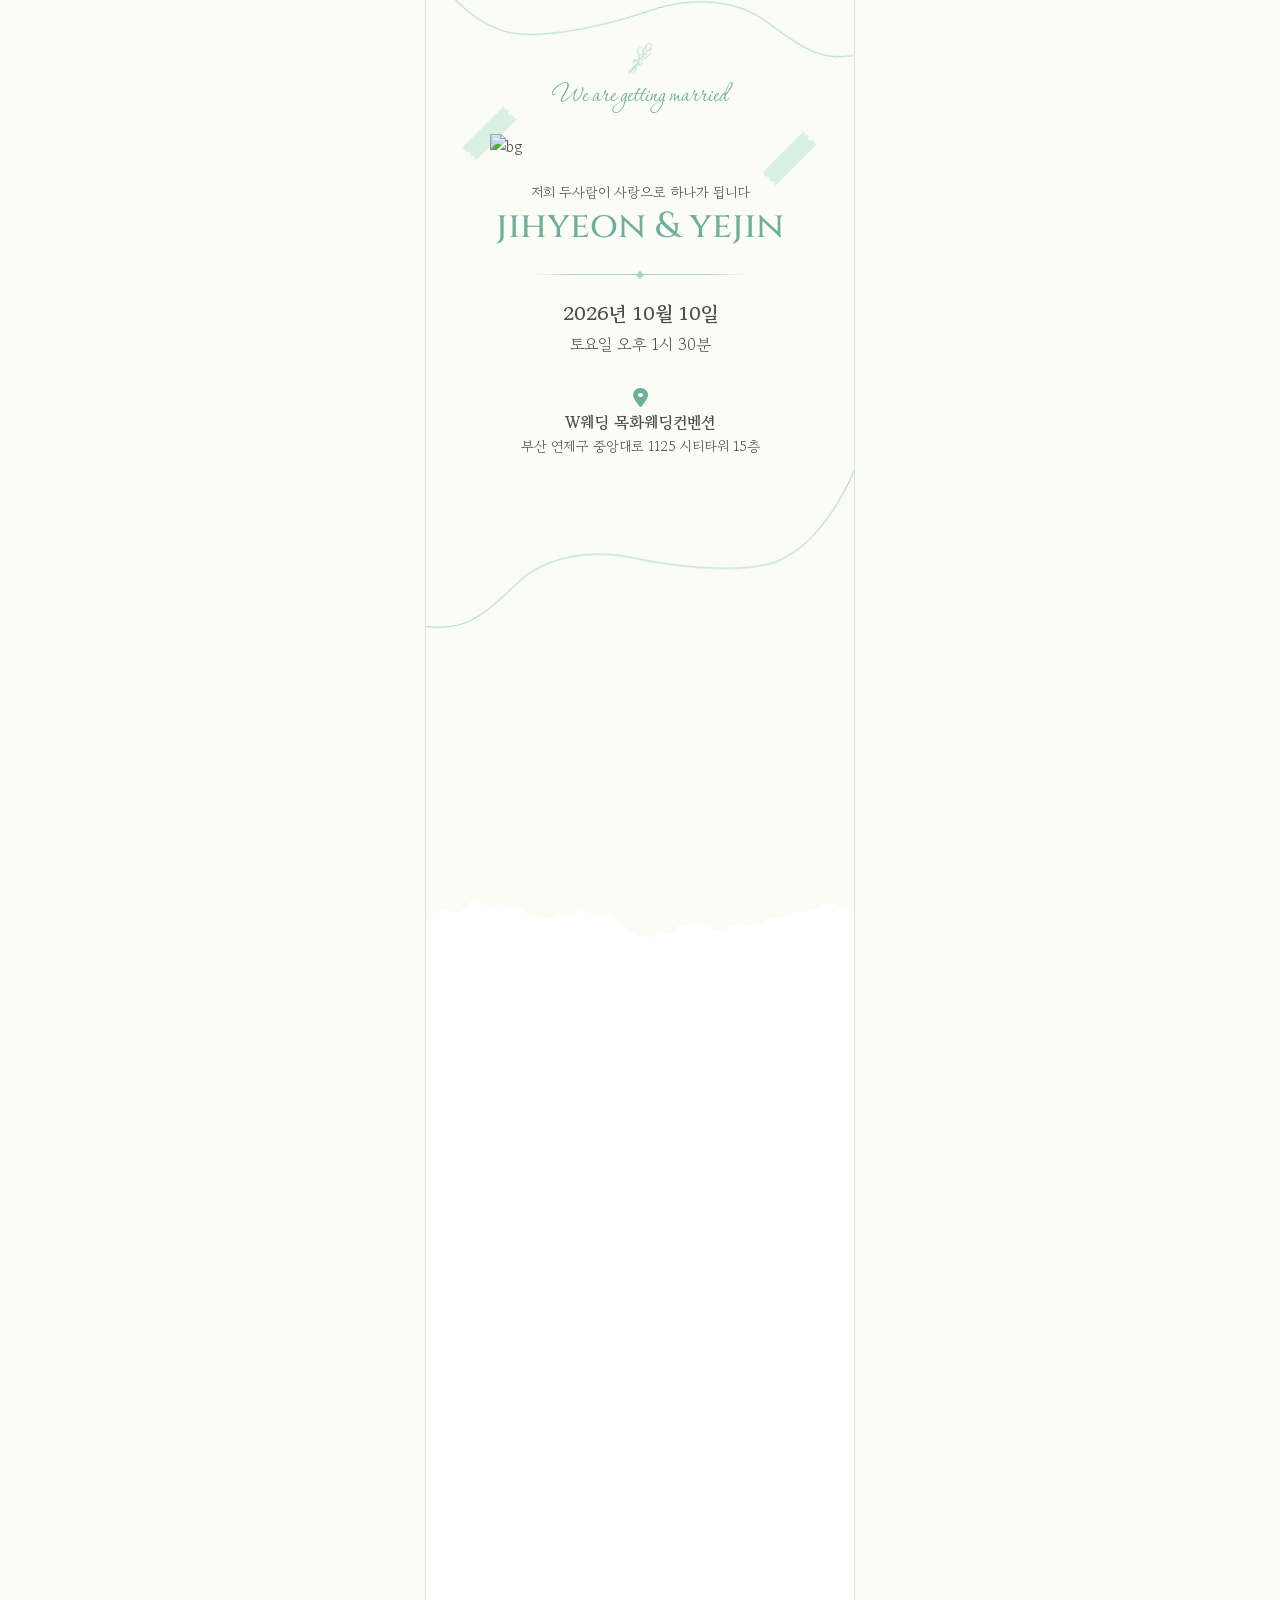
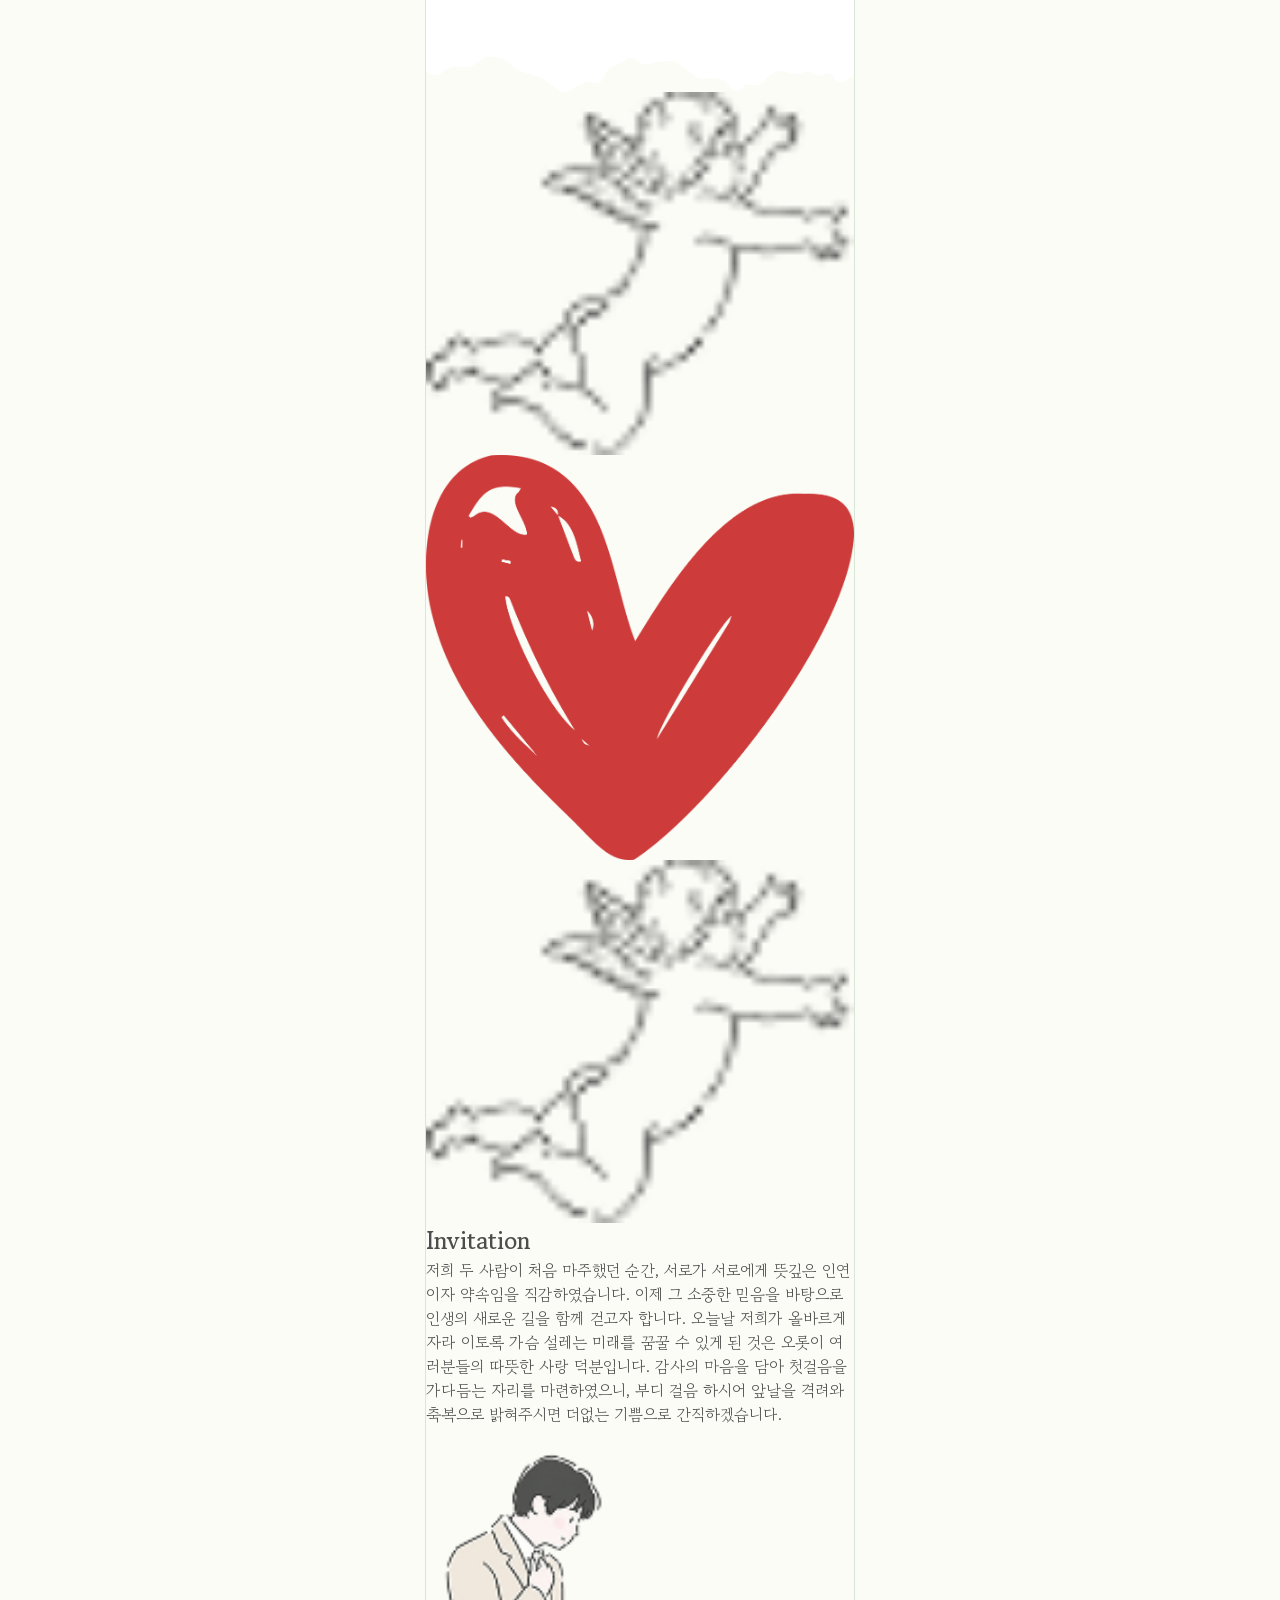
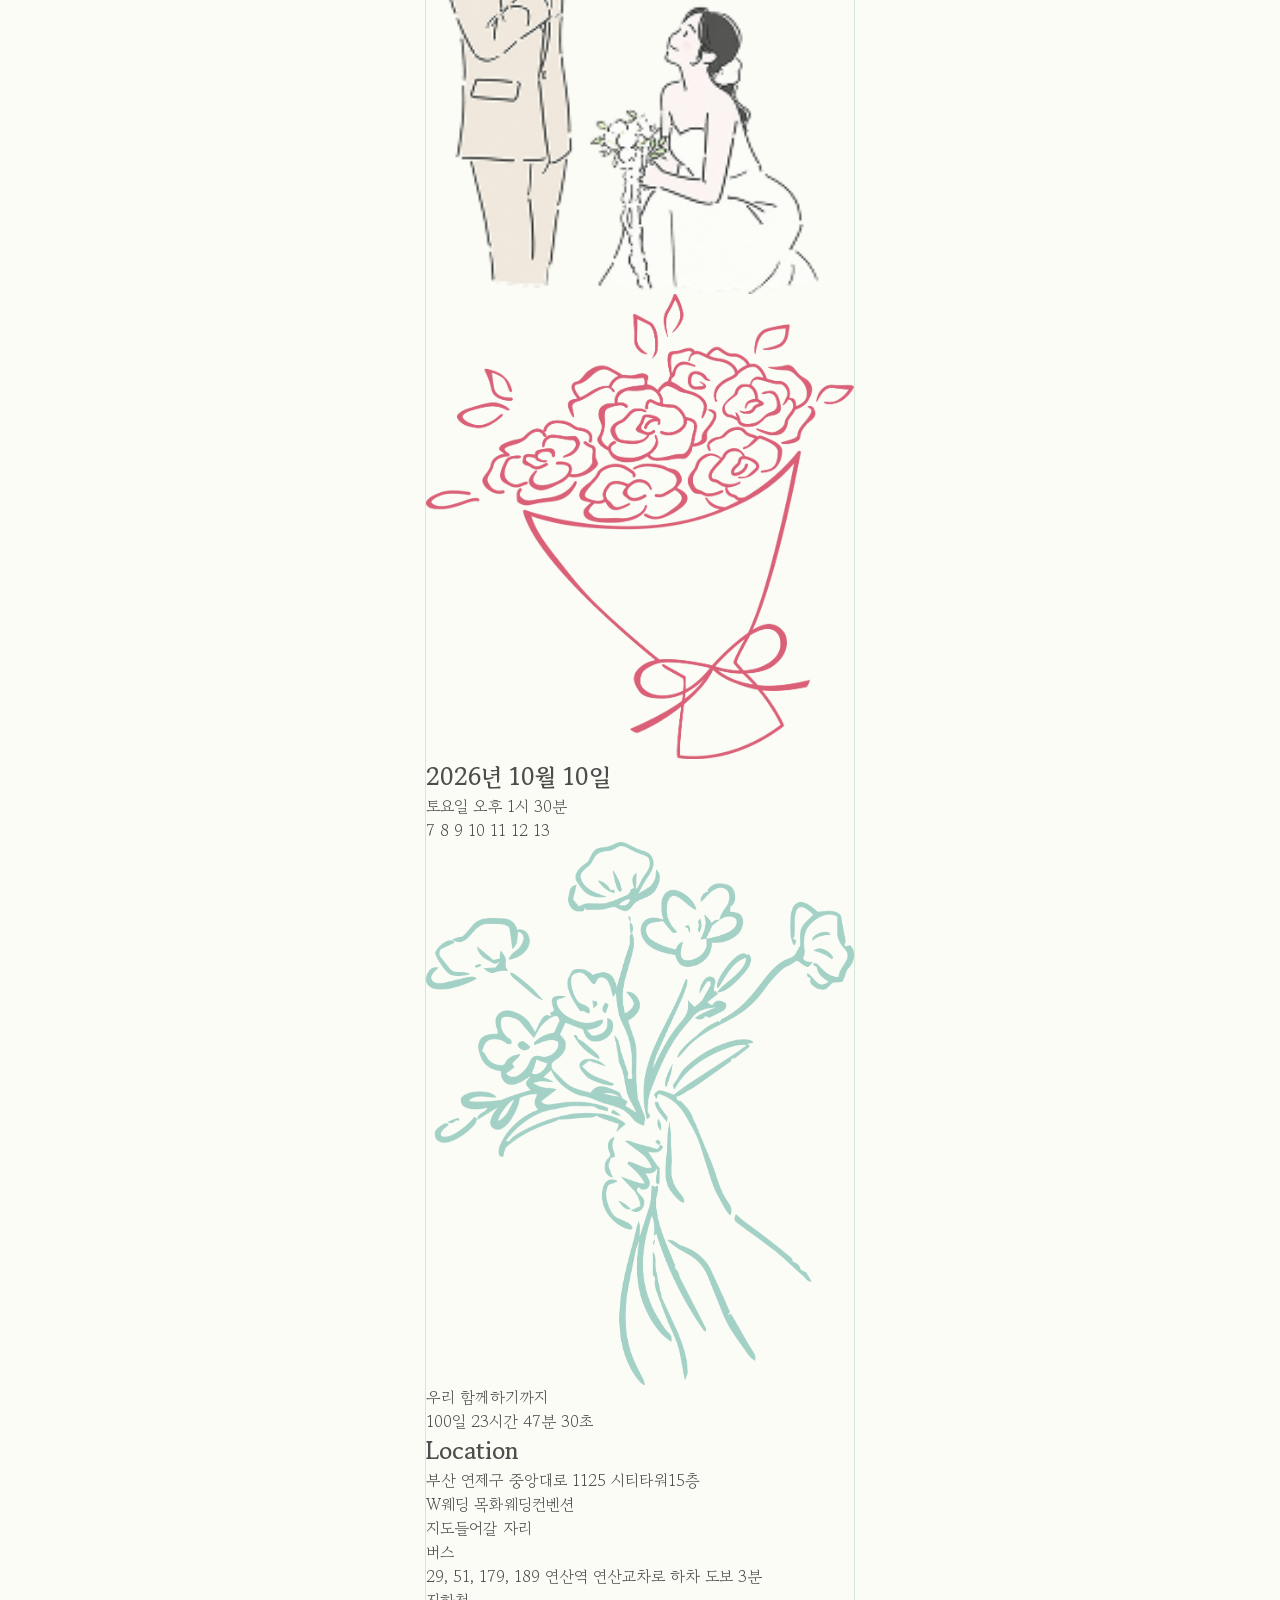
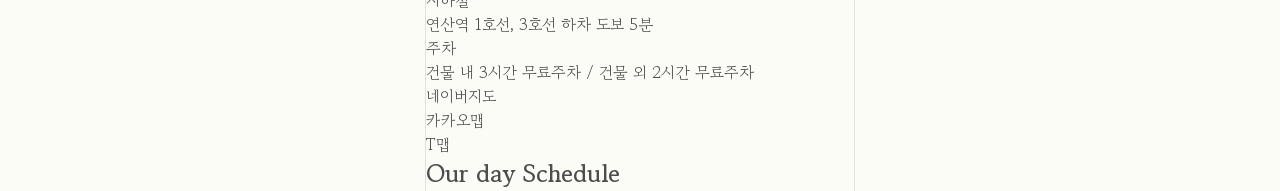
==== index2.html @ d497963b "제작중" ====
<!doctype html>
<html lang="ko">
  <head>
    <meta charset="UTF-8" />
    <meta name="viewport" content="width=device-width, initial-scale=1.0" />
    <meta property="og:title" content="박지현 ♥ 조예진 결혼합니다" />
    <meta property="og:description" content="2026년 8월 15일 토요일 낮 12시 · 목화웨딩컨벤션 (부산 연제구)" />
    <title>new박지현 ♥ 조예진 결혼합니다</title>
    <link rel="stylesheet" href="/main.css" />
    <link rel="preconnect" href="https://fonts.googleapis.com" />
    <link rel="preconnect" href="https://fonts.gstatic.com" crossorigin />
    <link href="https://fonts.googleapis.com/css2?family=Mochiy+Pop+One&display=swap" rel="stylesheet" />
    <link rel="stylesheet" href="https://cdnjs.cloudflare.com/ajax/libs/font-awesome/6.7.2/css/all.min.css" />
  </head>
  <body>
    <div class="wrap">
      <section class="main flx flx-col a-center">
        <div class="line line1">
          <img src="./images/line.png" alt="line" />
        </div>
        <div class="flower-img">
          <img src="./images/img1.png" alt="img" />
        </div>
        <div class="title">We are getting married</div>
        <div class="wedding-img">
          <img src="./images/main_bg.JPG" alt="bg" />
          <img src="./images//Subtract.png" alt="테이프" class="tape tape1" />
          <img src="./images//Subtract.png" alt="테이프" class="tape tape2" />
        </div>
        <div class="main-txt">
          <p>저희 두사람이 사랑으로 하나가 됩니다</p>
          <h2>jihyeon & yejin</h2>
          <div class="txt-line">
            <span class="straight"></span>
            <span class="dia"></span>
          </div>
          <div class="txt-date">
            <h2>2026년 10월 10일</h2>
            <p>토요일 오후 1시 30분</p>
          </div>
          <div class="txt-location">
            <i class="fa-solid fa-location-dot"></i>
            <h2>W웨딩 목화웨딩컨벤션</h2>
            <p>부산 연제구 중앙대로 1125 시티타워 15층</p>
          </div>
        </div>
        <div class="line line2">
          <img src="./images/line.png" alt="line" />
        </div>
      </section>

      <section class="inviation">
        <div class="invitation-bg">
          <img src="./images/sec2-bg.png" alt="bg" />
        </div>
        <div class="invitation-txt-box">
          <div class="heart-sec">
            <img src="./images/sec2-img2.png" alt="큐피트" class="cupid cupid1" />
            <img src="./images/heart.png" alt="하트" />
            <img src="./images/sec2-img2.png" alt="큐피트" class="cupid cupid2" />
          </div>
          <div class="invitation-txt">
            <h2 class="txt-title">Invitation</h2>
            <p>
              저희 두 사람이 처음 마주했던 순간, 서로가 서로에게 뜻깊은 인연이자 약속임을 직감하였습니다. 이제 그 소중한
              믿음을 바탕으로 인생의 새로운 길을 함께 걷고자 합니다. 오늘날 저희가 올바르게 자라 이토록 가슴 설레는
              미래를 꿈꿀 수 있게 된 것은 오롯이 여러분들의 따뜻한 사랑 덕분입니다. 감사의 마음을 담아 첫걸음을 가다듬는
              자리를 마련하였으니, 부디 걸음 하시어 앞날을 격려와 축복으로 밝혀주시면 더없는 기쁨으로 간직하겠습니다.
            </p>
          </div>
        </div>
        <div class="invitation-img">
          <img src="./images/sec2-img.png" alt="캐릭터 이미지" />
        </div>
      </section>

      <section class="dateNloca">
        <div class="dataNloca-img">
          <img src="./images/bouqet.png" alt="" />
        </div>
        <div class="date">
          <h2>2026년 10월 10일</h2>
          <p>토요일 오후 1시 30분</p>
        </div>
        <div class="date2">
          <span>7</span>
          <span>8</span>
          <span>9</span>
          <span>10</span>
          <span>11</span>
          <span>12</span>
          <span>13</span>
        </div>
        <div class="date-txt">
          <img src="./images/flower-hand.png" alt="flowe" />
          <p>우리 함께하기까지</p>
          <div class="count">100일 23시간 47분 30초</div>
        </div>
        <div class="location">
          <div class="location-txt">
            <h2 class="txt-title">Location</h2>
            <p>
              부산 연제구 중앙대로 1125 시티타워15층<br />
              W웨딩 목화웨딩컨벤션
            </p>
          </div>
          <div class="location-map">
            <div class="map">지도들어갈 자리</div>
            <ul class="location-info">
              <li>
                <span>버스</span>
                <p>29, 51, 179, 189 연산역 연산교차로 하차 도보 3분 </p>
              </li>
              <li>
                <span>지하철</span>
                <p>연산역 1호선, 3호선 하차 도보 5분 </p>
              </li>
              <li>
                <span>주차</span>
                <p>건물 내 3시간 무료주차 / 건물 외 2시간 무료주차</p>
              </li>
            </ul>
            <ul class="map-list">
              <li>
                <a href="">네이버지도</a>
              </li>
              <li>
                <a href="">카카오맵</a>
              </li>
              <li>
                <a href="">T맵</a>
              </li>
            </ul>
          </div>
        </div>
      </section>

      <section class="schedule">
        <h2 class="txt-title">Our day Schedule</h2>
      </section>
    </div>
  </body>
</html>
---- main.css ----
@import url('https://fonts.googleapis.com/css2?family=Cinzel:wght@400..900&family=Corinthia:wght@400;700&family=Gowun+Batang&display=swap');

:root {
  /* Background */
  --bg: #fbfcf6;
  --bg-soft: #f4f8f0;
  --bg-card: #ffffff;

  /* Primary */
  --primary: #6fae9d;
  --primary-light: #A8D8CC;
  --primary-soft: #bdd8c3;
  --primary-pale: #cfe7d3;

  /* Border */
  --border: #d8e6d7;
  --divider: #e9f0e8;

  /* Text */
  --text-primary: #2f3b33;
  --text-secondary: #5f6e63;
  --text-tertiary: #8a988d;

  /* Button */
  --button-bg: var(--primary);
  --button-hover: #82c690;
  --button-text: #ffffff;

  /* Shadow */
  --shadow: rgba(67, 94, 73, 0.08);

  /* Radius */
  --radius-sm: 8px;
  --radius-md: 16px;
  --radius-lg: 24px;
  --radius-full: 999px;
}

* {
  padding: 0;
  margin: 0;
  box-sizing: border-box;
}

a {
  text-decoration: none;
  color: inherit;
}

li {
  list-style: none;
}

img {
  width: 100%;
  display: block;
}

body {
  background: #fbfcf6;
  font-family: "Gowun Batang", serif;
  color: #4d4d4d;
}

/* wrap */
.wrap {
  width: 100%;
  max-width: 430px;
  margin: 0 auto;
  border-right: 1px solid var(--border);
  border-left: 1px solid var(--border);
  overflow: hidden;
}

.flx {
  display: flex;
}

.flx-col {
  flex-direction: column;
}

.j-center {
  justify-content: center;
}

.a-center {
  align-items: center;
}

.main {
  width: 100%;
  min-height: 100vh;
  position: relative;
  padding-bottom: 60px;
}

.line1 {
  transform: scaleX(-1) rotate(7deg);
  position: absolute;
  top: -10%;
}

/* .line2 {
  position: absolute;
  bottom: 0;
} */

.title {
  font-family: "Corinthia", cursive;
  font-size: 30px; 
  color: var(--primary);
  margin-bottom: 20px;
  line-height: 1.2;
}

.flower-img {
  width: 14px;
  transform: rotate(30deg);
  margin-top: 40px;
}

.wedding-img {
  width: 100%;
  max-width: 300px; 
  margin: 0 auto;
  position: relative;
  margin-bottom: 24px;
}

.tape {
  width: 60px;
  transform: rotate(-45deg);
  position: absolute;
  z-index: 10;
}

.tape1 {
  top: -10px;
  left: -30px;
}

.tape2 {
  bottom: -10px;
  right: -30px;
}

.main-txt {
  text-align: center;
}

.main-txt > p {
  font-size: 14px;
  font-weight: 500;
}

.main-txt > h2 {
  font-size: 36px;
  font-family: "Cinzel", serif;
  color: var(--primary);
  font-weight: 500;
}

.txt-line {
  position: relative;
  display: flex;
  justify-content: center;
  margin: 24px auto;
}

.txt-line .straight {
  width: 230px;
  height: 1px;
  background: linear-gradient(
    to right,
    transparent,
    rgba(168, 216, 204, .2) 8%,
    rgba(168, 216, 204, 1) 20%,
    rgba(168, 216, 204, 1) 80%,
    rgba(168, 216, 204, .2) 92%,
    transparent
  );
}

.txt-line .dia {
  width: 6px;
  height: 6px;
  background: var(--primary-light);
  position: absolute;
  top: 50%;
  left: 50%;
  transform: translate(-50%, -50%) rotate(45deg);
}

.txt-date {
  margin-bottom: 30px;
}

.txt-date h2 {
  font-size: 20px;
  margin-bottom: 4px;
  font-weight: 600;
}

.txt-location i {
  width: 20px;
  height: 20px;
  font-size: 20px;
  color: var(--primary);
}

.txt-location h2 {
  font-size: 16px;
  margin-bottom: 2px;
}

.txt-location p {
  font-size: 14px;
}
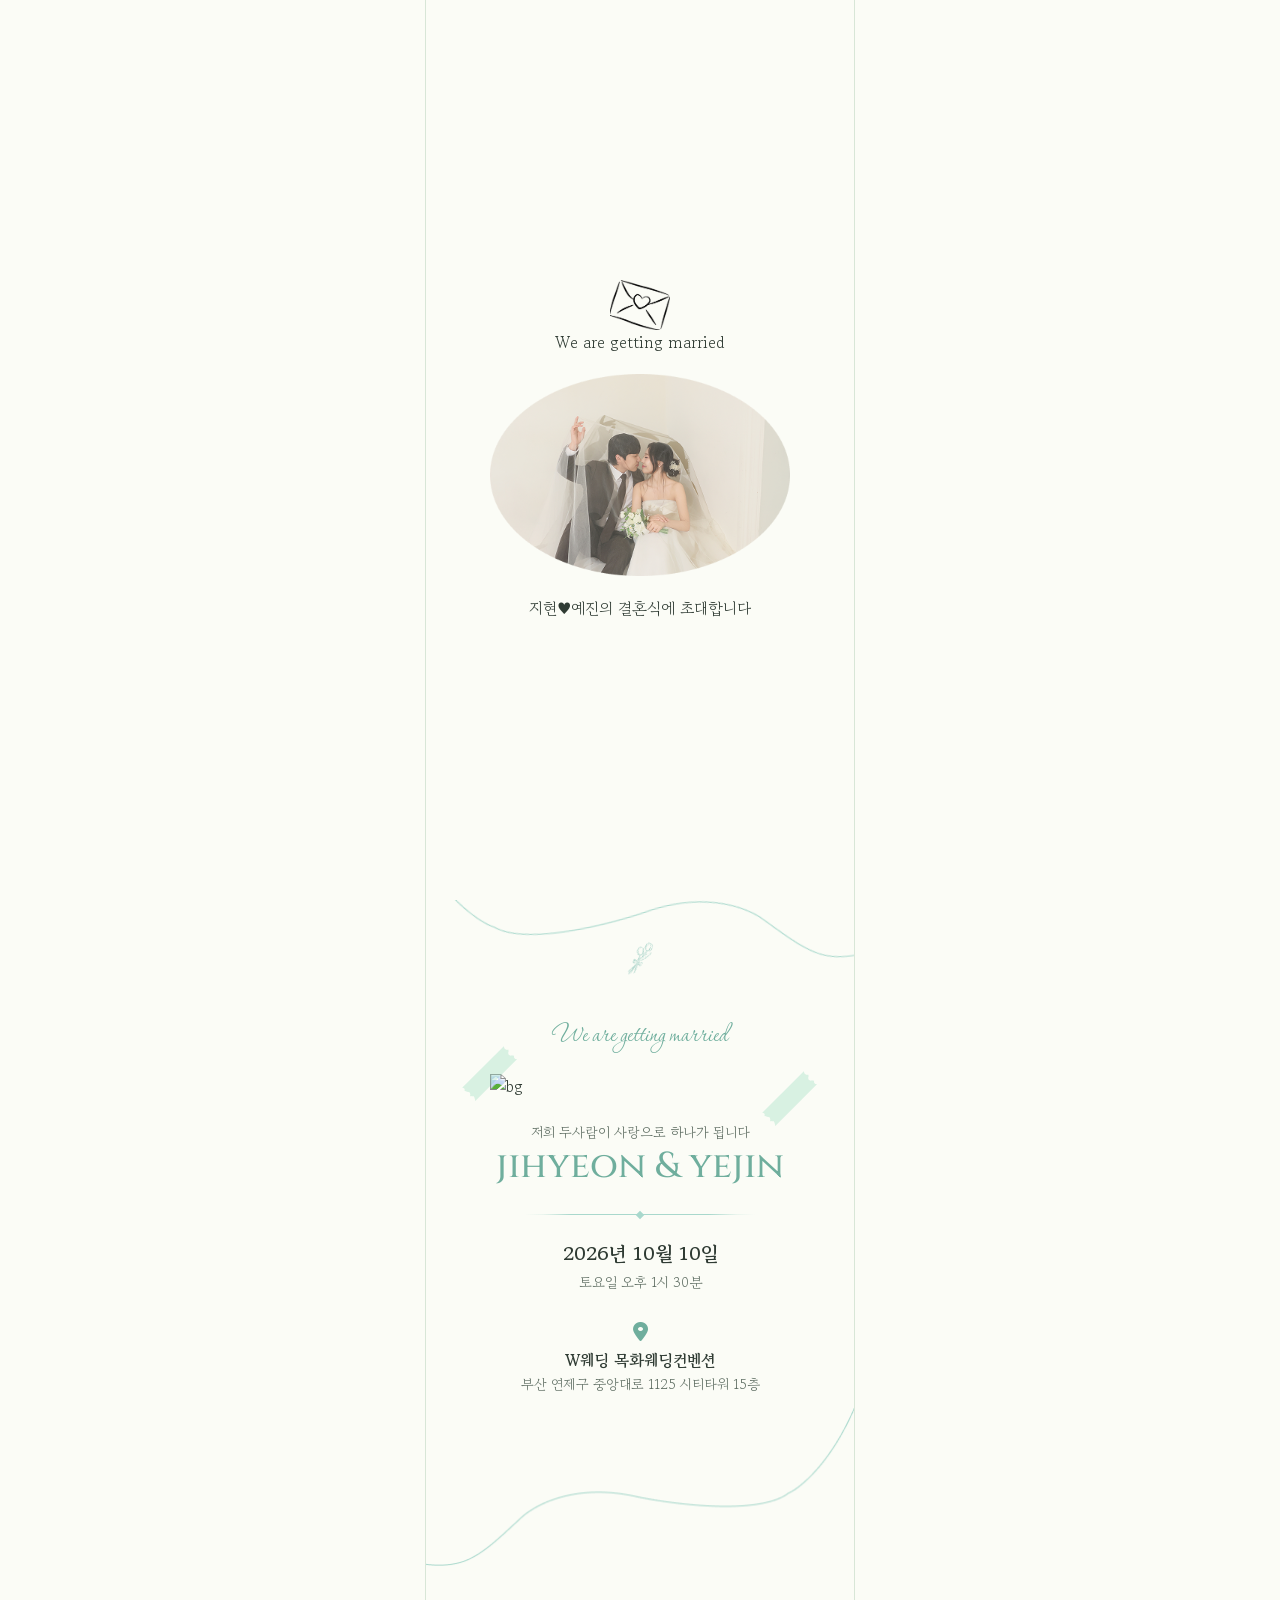
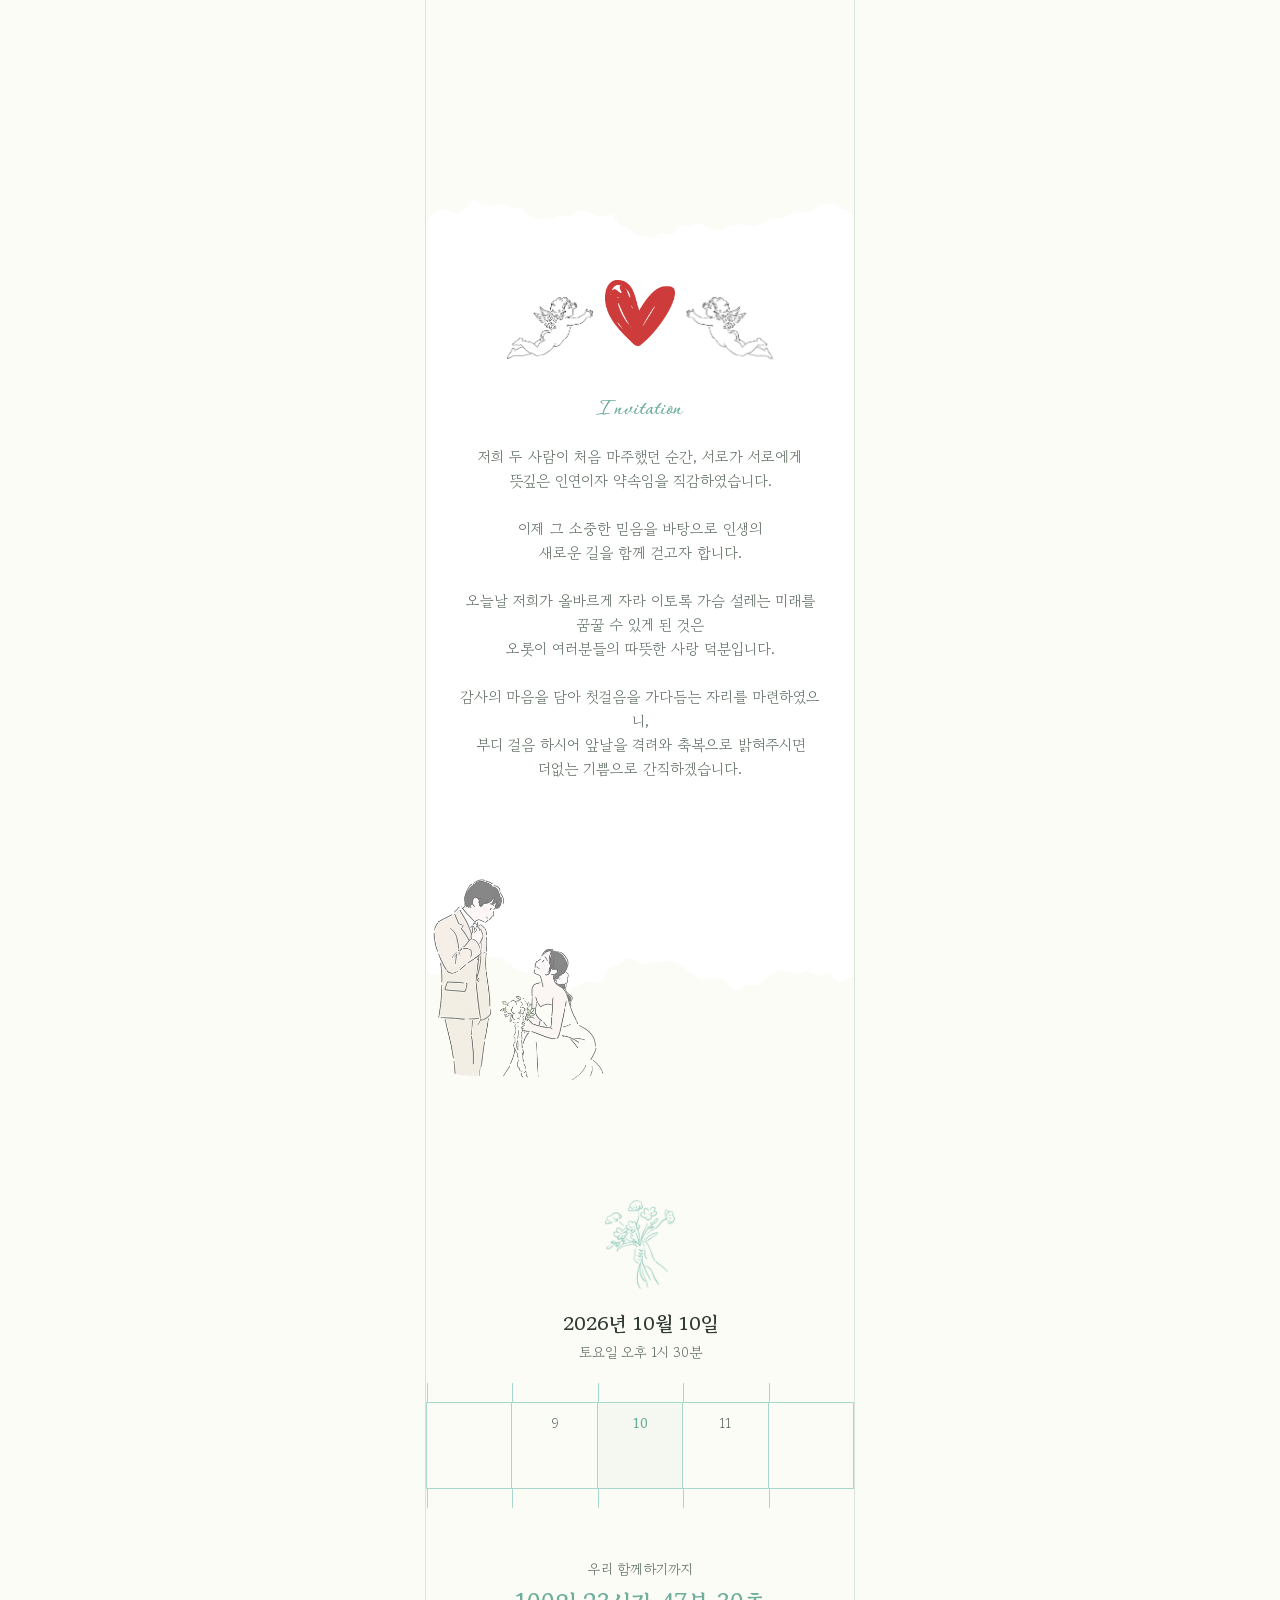
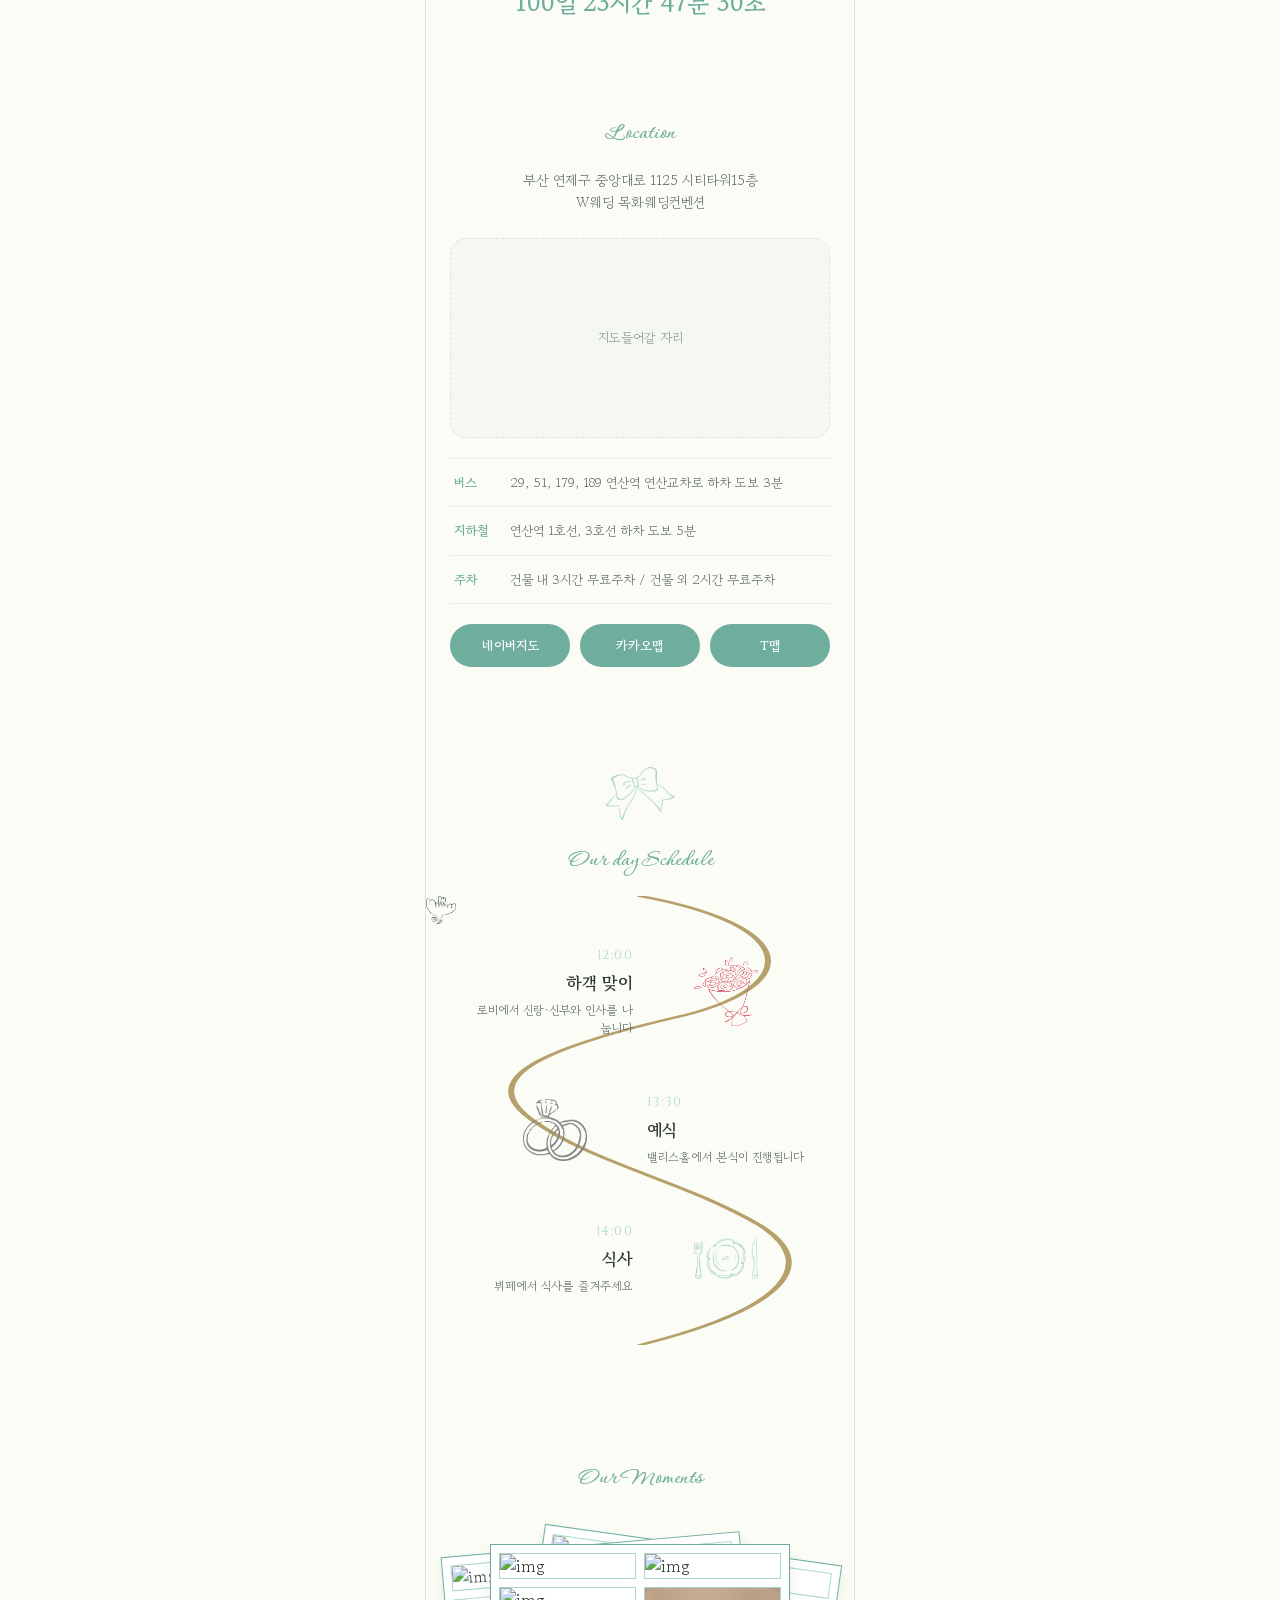
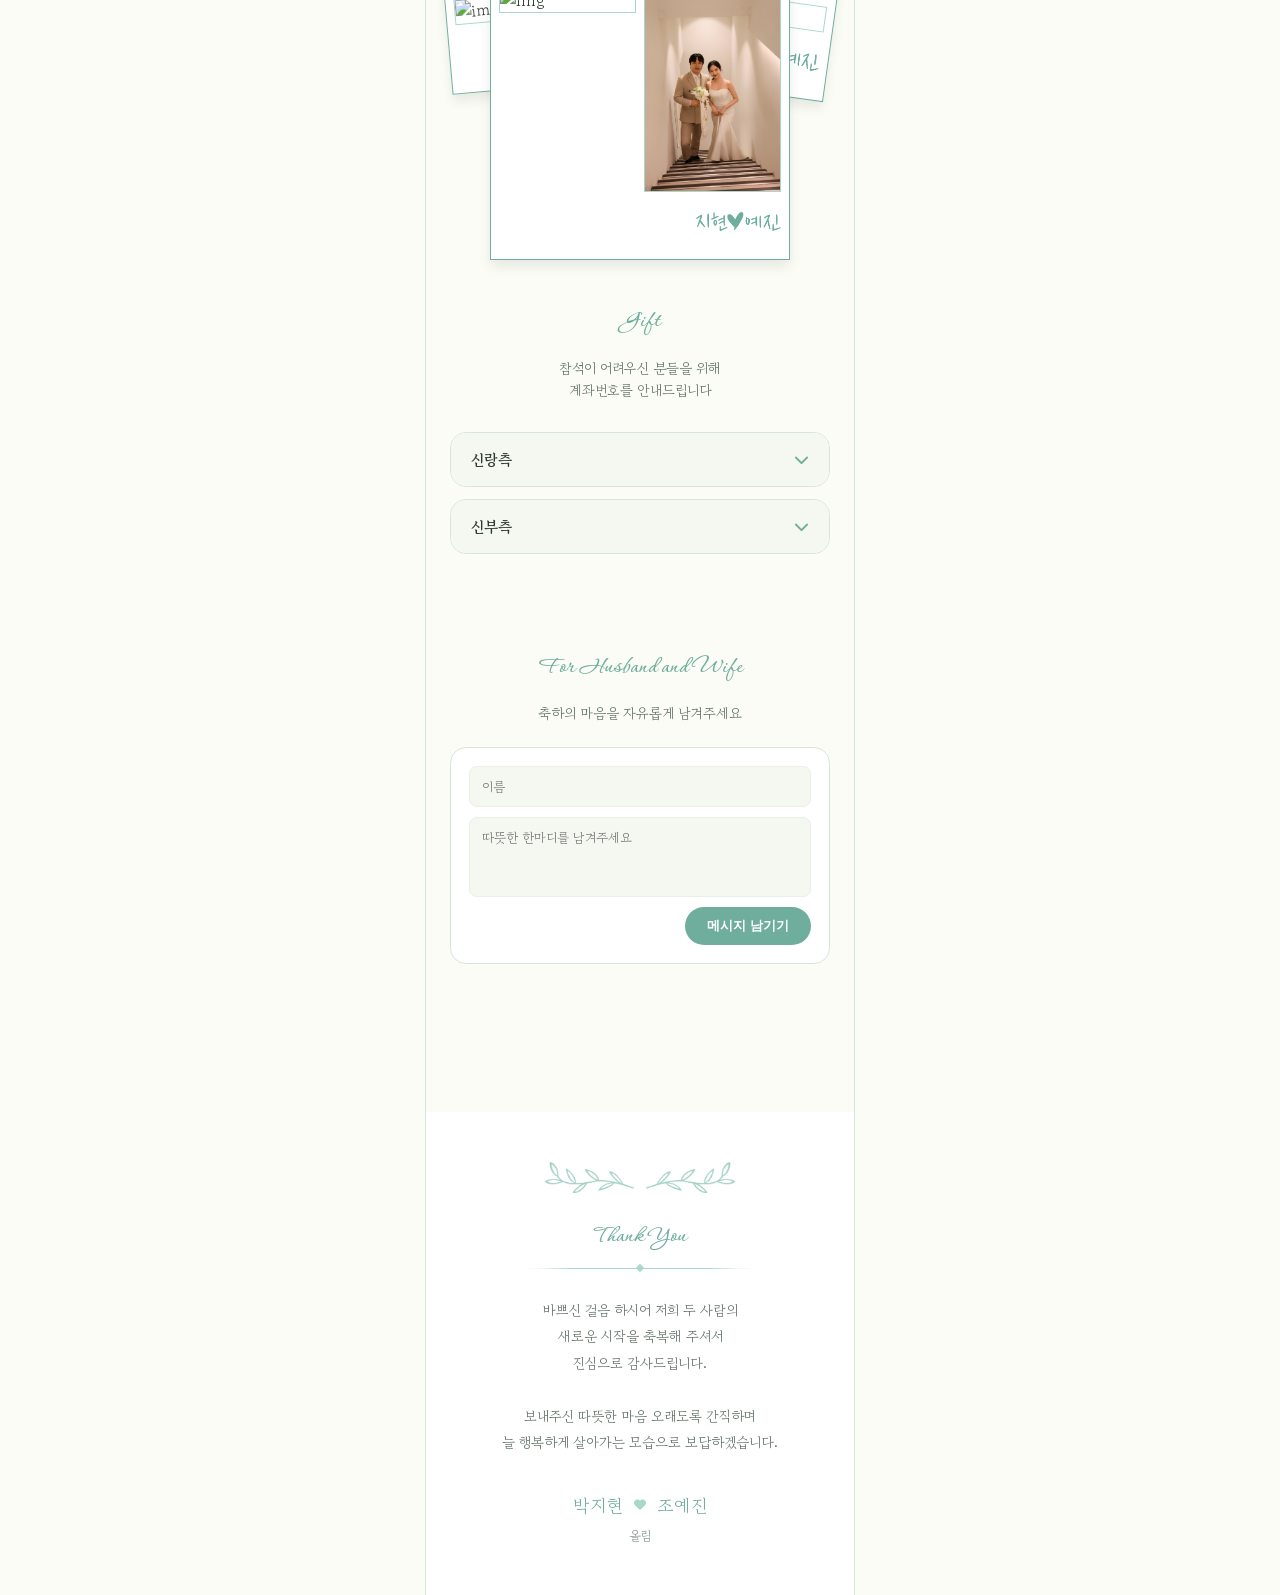
==== commit 49969a11: "260726 제작중" ====
--- a/index2.html
+++ b/index2.html
@@ -1,143 +1,436 @@
 <!doctype html>
 <html lang="ko">
-  <head>
-    <meta charset="UTF-8" />
-    <meta name="viewport" content="width=device-width, initial-scale=1.0" />
-    <meta property="og:title" content="박지현 ♥ 조예진 결혼합니다" />
-    <meta property="og:description" content="2026년 8월 15일 토요일 낮 12시 · 목화웨딩컨벤션 (부산 연제구)" />
-    <title>new박지현 ♥ 조예진 결혼합니다</title>
-    <link rel="stylesheet" href="/main.css" />
-    <link rel="preconnect" href="https://fonts.googleapis.com" />
-    <link rel="preconnect" href="https://fonts.gstatic.com" crossorigin />
-    <link href="https://fonts.googleapis.com/css2?family=Mochiy+Pop+One&display=swap" rel="stylesheet" />
-    <link rel="stylesheet" href="https://cdnjs.cloudflare.com/ajax/libs/font-awesome/6.7.2/css/all.min.css" />
-  </head>
-  <body>
-    <div class="wrap">
-      <section class="main flx flx-col a-center">
-        <div class="line line1">
-          <img src="./images/line.png" alt="line" />
-        </div>
-        <div class="flower-img">
-          <img src="./images/img1.png" alt="img" />
-        </div>
-        <div class="title">We are getting married</div>
-        <div class="wedding-img">
-          <img src="./images/main_bg.JPG" alt="bg" />
-          <img src="./images//Subtract.png" alt="테이프" class="tape tape1" />
-          <img src="./images//Subtract.png" alt="테이프" class="tape tape2" />
-        </div>
-        <div class="main-txt">
-          <p>저희 두사람이 사랑으로 하나가 됩니다</p>
-          <h2>jihyeon & yejin</h2>
-          <div class="txt-line">
-            <span class="straight"></span>
-            <span class="dia"></span>
-          </div>
-          <div class="txt-date">
-            <h2>2026년 10월 10일</h2>
-            <p>토요일 오후 1시 30분</p>
-          </div>
-          <div class="txt-location">
-            <i class="fa-solid fa-location-dot"></i>
-            <h2>W웨딩 목화웨딩컨벤션</h2>
-            <p>부산 연제구 중앙대로 1125 시티타워 15층</p>
-          </div>
-        </div>
-        <div class="line line2">
-          <img src="./images/line.png" alt="line" />
-        </div>
-      </section>
-
-      <section class="inviation">
-        <div class="invitation-bg">
-          <img src="./images/sec2-bg.png" alt="bg" />
-        </div>
-        <div class="invitation-txt-box">
-          <div class="heart-sec">
-            <img src="./images/sec2-img2.png" alt="큐피트" class="cupid cupid1" />
-            <img src="./images/heart.png" alt="하트" />
-            <img src="./images/sec2-img2.png" alt="큐피트" class="cupid cupid2" />
-          </div>
-          <div class="invitation-txt">
-            <h2 class="txt-title">Invitation</h2>
-            <p>
-              저희 두 사람이 처음 마주했던 순간, 서로가 서로에게 뜻깊은 인연이자 약속임을 직감하였습니다. 이제 그 소중한
-              믿음을 바탕으로 인생의 새로운 길을 함께 걷고자 합니다. 오늘날 저희가 올바르게 자라 이토록 가슴 설레는
-              미래를 꿈꿀 수 있게 된 것은 오롯이 여러분들의 따뜻한 사랑 덕분입니다. 감사의 마음을 담아 첫걸음을 가다듬는
-              자리를 마련하였으니, 부디 걸음 하시어 앞날을 격려와 축복으로 밝혀주시면 더없는 기쁨으로 간직하겠습니다.
-            </p>
-          </div>
-        </div>
-        <div class="invitation-img">
-          <img src="./images/sec2-img.png" alt="캐릭터 이미지" />
-        </div>
-      </section>
-
-      <section class="dateNloca">
-        <div class="dataNloca-img">
-          <img src="./images/bouqet.png" alt="" />
-        </div>
-        <div class="date">
+
+<head>
+  <meta charset="UTF-8" />
+  <meta name="viewport" content="width=device-width, initial-scale=1.0" />
+  <meta property="og:title" content="박지현 ♥ 조예진 결혼합니다" />
+  <meta property="og:description" content="2026년 8월 15일 토요일 낮 12시 · 목화웨딩컨벤션 (부산 연제구)" />
+  <title>박지현 ♥ 조예진 결혼합니다</title>
+  <link rel="stylesheet" href="/main.css" />
+  <link rel="preconnect" href="https://fonts.googleapis.com" />
+  <link rel="preconnect" href="https://fonts.gstatic.com" crossorigin />
+  <link href="https://fonts.googleapis.com/css2?family=Mochiy+Pop+One&display=swap" rel="stylesheet" />
+  <link rel="stylesheet" href="https://cdnjs.cloudflare.com/ajax/libs/font-awesome/6.7.2/css/all.min.css" />
+</head>
+
+<body>
+  <div class="wrap">
+    <div class="loading-page">
+      <img src="./images/letter.png" alt="letter" class="letter">
+      <span>We are getting married</span>
+      <div class="loading-img">
+        <img src="./images/loading-img.png" alt="로딩 이미지">
+      </div>
+      <p>지현♥예진의 결혼식에 초대합니다</p>
+    </div>
+    <section class="main flx flx-col a-center">
+      <div class="line line1">
+        <img src="./images/line.png" alt="line" />
+      </div>
+      <div class="flower-img">
+        <img src="./images/img1.png" alt="img" />
+      </div>
+      <div class="title">We are getting married</div>
+      <div class="wedding-img">
+        <img src="./images/main_bg.png" alt="bg" />
+        <img src="./images//Subtract.png" alt="테이프" class="tape tape1" />
+        <img src="./images//Subtract.png" alt="테이프" class="tape tape2" />
+      </div>
+      <div class="main-txt">
+        <p>저희 두사람이 사랑으로 하나가 됩니다</p>
+        <h2>jihyeon &amp; yejin</h2>
+        <div class="txt-line">
+          <span class="straight"></span>
+          <span class="dia"></span>
+        </div>
+        <div class="txt-date">
           <h2>2026년 10월 10일</h2>
           <p>토요일 오후 1시 30분</p>
         </div>
-        <div class="date2">
-          <span>7</span>
-          <span>8</span>
-          <span>9</span>
-          <span>10</span>
-          <span>11</span>
-          <span>12</span>
-          <span>13</span>
-        </div>
-        <div class="date-txt">
-          <img src="./images/flower-hand.png" alt="flowe" />
-          <p>우리 함께하기까지</p>
-          <div class="count">100일 23시간 47분 30초</div>
-        </div>
-        <div class="location">
-          <div class="location-txt">
-            <h2 class="txt-title">Location</h2>
-            <p>
-              부산 연제구 중앙대로 1125 시티타워15층<br />
-              W웨딩 목화웨딩컨벤션
-            </p>
-          </div>
-          <div class="location-map">
-            <div class="map">지도들어갈 자리</div>
-            <ul class="location-info">
-              <li>
-                <span>버스</span>
-                <p>29, 51, 179, 189 연산역 연산교차로 하차 도보 3분 </p>
-              </li>
-              <li>
-                <span>지하철</span>
-                <p>연산역 1호선, 3호선 하차 도보 5분 </p>
-              </li>
-              <li>
-                <span>주차</span>
-                <p>건물 내 3시간 무료주차 / 건물 외 2시간 무료주차</p>
-              </li>
-            </ul>
-            <ul class="map-list">
-              <li>
-                <a href="">네이버지도</a>
-              </li>
-              <li>
-                <a href="">카카오맵</a>
-              </li>
-              <li>
-                <a href="">T맵</a>
-              </li>
-            </ul>
-          </div>
-        </div>
-      </section>
-
-      <section class="schedule">
+        <div class="txt-location">
+          <i class="fa-solid fa-location-dot"></i>
+          <h2>W웨딩 목화웨딩컨벤션</h2>
+          <p>부산 연제구 중앙대로 1125 시티타워 15층</p>
+        </div>
+      </div>
+      <div class="line line2">
+        <img src="./images/line.png" alt="line" />
+      </div>
+    </section>
+
+    <section class="inviation">
+      <div class="invitation-bg">
+        <img src="./images/sec2-bg.png" alt="bg" />
+      </div>
+      <div class="invitation-txt-box">
+        <div class="heart-sec">
+          <img src="./images/sec2-img2.png" alt="큐피트" class="cupid cupid1" />
+          <img src="./images/heart.png" alt="하트" class="heart" />
+          <img src="./images/sec2-img2.png" alt="큐피트" class="cupid cupid2" />
+        </div>
+        <div class="invitation-txt">
+          <h2 class="txt-title">Invitation</h2>
+          <p>
+            저희 두 사람이 처음 마주했던 순간, 서로가 서로에게<br />
+            뜻깊은 인연이자 약속임을 직감하였습니다. <br /><br />이제 그 소중한
+            믿음을 바탕으로 인생의 <br />새로운 길을 함께 걷고자 합니다. <br /><br />
+            오늘날 저희가 올바르게 자라 이토록 가슴 설레는 미래를<br />
+            꿈꿀 수 있게 된 것은 <br />오롯이 여러분들의 따뜻한 사랑 덕분입니다.<br /><br />
+            감사의 마음을 담아 첫걸음을 가다듬는 자리를 마련하였으니,<br />
+            부디 걸음 하시어 앞날을 격려와 축복으로 밝혀주시면<br />
+            더없는 기쁨으로 간직하겠습니다.
+          </p>
+        </div>
+      </div>
+      <div class="invitation-img">
+        <img src="./images/sec2-img.png" alt="캐릭터 이미지" />
+      </div>
+    </section>
+
+    <section class="dateNloca">
+      <div class="dateNloca-img">
+        <img src="./images/flower-hand.png" alt="flower" />
+      </div>
+      <div class="date">
+        <h2>2026년 10월 10일</h2>
+        <p>토요일 오후 1시 30분</p>
+      </div>
+      <div class="date2">
+        <div class="date2-cal">
+          <div></div>
+          <div>9</div>
+          <div>10</div>
+          <div>11</div>
+          <div></div>
+        </div>
+      </div>
+      <div class="date-txt">
+        <p>우리 함께하기까지</p>
+        <div class="count">100일 23시간 47분 30초</div>
+      </div>
+      <div class="location">
+        <div class="location-txt">
+          <h2 class="txt-title">Location</h2>
+          <p>
+            부산 연제구 중앙대로 1125 시티타워15층<br />
+            W웨딩 목화웨딩컨벤션
+          </p>
+        </div>
+        <div class="location-map">
+          <div class="map">지도들어갈 자리</div>
+          <ul class="location-info">
+            <li>
+              <span>버스</span>
+              <p>29, 51, 179, 189 연산역 연산교차로 하차 도보 3분</p>
+            </li>
+            <li>
+              <span>지하철</span>
+              <p>연산역 1호선, 3호선 하차 도보 5분</p>
+            </li>
+            <li>
+              <span>주차</span>
+              <p>건물 내 3시간 무료주차 / 건물 외 2시간 무료주차</p>
+            </li>
+          </ul>
+          <ul class="map-list">
+            <li><a href="">네이버지도</a></li>
+            <li><a href="">카카오맵</a></li>
+            <li><a href="">T맵</a></li>
+          </ul>
+        </div>
+      </div>
+    </section>
+
+    <section class="schedule">
+      <div class="schedule-bg">
+        <img src="./images/schedule-bg.png" alt="bg">
+      </div>
+      <div class="schedule-ribbon">
+        <img src="./images/ribbon.png" alt="ribbon">
+      </div>
+      <div class="schedule-info">
         <h2 class="txt-title">Our day Schedule</h2>
-      </section>
-    </div>
-  </body>
-</html>
+        <div class="schedule-list">
+          <svg class="schedule-path-svg" viewBox="0 0 100 300" preserveAspectRatio="none" aria-hidden="true">
+            <path id="schedulePath"
+              d="M50 0 C88 20 88 60 60 80 C30 100 10 120 25 150 C40 180 60 190 78 220 C92 245 85 275 50 300" />
+          </svg>
+          <div class="schedule-bird">
+            <img src="./images/bird.png" alt="bird" />
+          </div>
+          <ul class="schedule-items">
+            <li class="schedule-item">
+              <div class="txt-box">
+                <span>12:00</span>
+                <h2>하객 맞이</h2>
+                <p>로비에서 신랑·신부와 인사를 나눕니다</p>
+              </div>
+              <div class="img-box">
+                <img src="./images/bouqet.png" alt="img" />
+              </div>
+            </li>
+            <li class="schedule-item">
+              <div class="img-box">
+                <img src="./images/ring.png" alt="img" />
+              </div>
+              <div class="txt-box">
+                <span>13:30</span>
+                <h2>예식</h2>
+                <p>밸리스홀에서 본식이 진행됩니다</p>
+              </div>
+            </li>
+            <li class="schedule-item">
+              <div class="txt-box">
+                <span>14:00</span>
+                <h2>식사</h2>
+                <p>뷔페에서 식사를 즐겨주세요</p>
+              </div>
+              <div class="img-box">
+                <img src="./images/dish.png" alt="img" />
+              </div>
+            </li>
+          </ul>
+        </div>
+      </div>
+    </section>
+
+    <section class="ourmoments">
+      <h2 class="txt-title">Our Moments</h2>
+      <div class="wedding-img-outer">
+        <div class="wedding-img-box">
+          <ul class="wedding-img-list">
+            <li class="wedding-img-item">
+              <img src="./images/wedding_1.png" alt="img">
+            </li>
+            <li class="wedding-img-item">
+              <img src="./images/wedding_2.png" alt="img">
+            </li>
+            <li class="wedding-img-item">
+              <img src="./images/wedding_3.png" alt="img">
+            </li>
+            <li class="wedding-img-item">
+              <img src="./images/wedding_4.png" alt="img">
+            </li>
+          </ul>
+          <div class="txt-img">
+            <img src="./images/txt-img.png" alt="txtimg">
+          </div>
+        </div>
+        <div class="wedding-img-box wedding-img-box2">
+          <ul class="wedding-img-list">
+            <li class="wedding-img-item">
+              <img src="./images/wedding_5.png" alt="img">
+            </li>
+            <li class="wedding-img-item">
+              <img src="./images/wedding_6.png" alt="img">
+            </li>
+            <li class="wedding-img-item">
+              <img src="./images/wedding_7.png" alt="img">
+            </li>
+            <li class="wedding-img-item">
+              <img src="./images/wedding_8.png" alt="img">
+            </li>
+          </ul>
+          <div class="txt-img">
+            <img src="./images/txt-img.png" alt="txtimg">
+          </div>
+        </div>
+        <div class="wedding-img-box wedding-img-box3">
+          <ul class="wedding-img-list">
+            <li class="wedding-img-item">
+              <img src="./images/wedding_9.png" alt="img">
+            </li>
+            <li class="wedding-img-item">
+              <img src="./images/wedding_10.png" alt="img">
+            </li>
+            <li class="wedding-img-item">
+              <img src="./images/wedding_11.png" alt="img">
+            </li>
+            <li class="wedding-img-item">
+              <img src="./images/wedding_12.png" alt="img">
+            </li>
+          </ul>
+          <div class="txt-img">
+            <img src="./images/txt-img.png" alt="txtimg">
+          </div>
+        </div>
+      </div>
+      <div class="img-more">
+        <button class="img-more-btn" type="button">
+          웨딩 사진첩 보기
+        </button>
+      </div>
+
+      <div class="img-popup">
+        <div class="img-popup-card">
+          <div class="img-popup-header">
+            <h3>Wedding Album</h3>
+            <button class="img-popup-close" type="button" aria-label="닫기">&times;</button>
+          </div>
+          <ul class="img-popup-item">
+            <li class="img-popup-list">
+              <img src="./images/wedding_1.png" alt="img">
+            </li>
+            <li class="img-popup-list">
+              <img src="./images/wedding_2.png" alt="img">
+            </li>
+            <li class="img-popup-list">
+              <img src="./images/wedding_3.png" alt="img">
+            </li>
+            <li class="img-popup-list">
+              <img src="./images/wedding_4.png" alt="img">
+            </li>
+            <li class="img-popup-list">
+              <img src="./images/wedding_5.png" alt="img">
+            </li>
+            <li class="img-popup-list">
+              <img src="./images/wedding_6.png" alt="img">
+            </li>
+            <li class="img-popup-list">
+              <img src="./images/wedding_7.png" alt="img">
+            </li>
+            <li class="img-popup-list">
+              <img src="./images/wedding_8.png" alt="img">
+            </li>
+            <li class="img-popup-list">
+              <img src="./images/wedding_9.png" alt="img">
+            </li>
+            <li class="img-popup-list">
+              <img src="./images/wedding_10.png" alt="img">
+            </li>
+            <li class="img-popup-list">
+              <img src="./images/wedding_11.png" alt="img">
+            </li>
+            <li class="img-popup-list">
+              <img src="./images/wedding_12.png" alt="img">
+            </li>
+            <li class="img-popup-list">
+              <img src="./images/wedding_13.png" alt="img">
+            </li>
+            <li class="img-popup-list">
+              <img src="./images/wedding_14.png" alt="img">
+            </li>
+            <li class="img-popup-list">
+              <img src="./images/wedding_15.png" alt="img">
+            </li>
+            <li class="img-popup-list">
+              <img src="./images/wedding_16.png" alt="img">
+            </li>
+            <li class="img-popup-list">
+              <img src="./images/wedding_17.png" alt="img">
+            </li>
+            <li class="img-popup-list">
+              <img src="./images/wedding_18.png" alt="img">
+            </li>
+            <li class="img-popup-list">
+              <img src="./images/wedding_19.png" alt="img">
+            </li>
+            <li class="img-popup-list">
+              <img src="./images/wedding_20.png" alt="img">
+            </li>
+          </ul>
+        </div>
+      </div>
+
+      <div class="img-slider">
+        <button class="img-slider-close" type="button" aria-label="닫기">&times;</button>
+        <button class="img-slider-nav img-slider-prev" type="button" aria-label="이전 사진">&#10094;</button>
+        <div class="img-slider-stage">
+          <img class="img-slider-img" src="" alt="wedding photo" />
+        </div>
+        <button class="img-slider-nav img-slider-next" type="button" aria-label="다음 사진">&#10095;</button>
+        <div class="img-slider-count"><span class="current">1</span> / <span class="total">20</span></div>
+      </div>
+    </section>
+
+    <section class="heartmoney">
+      <h2 class="txt-title">Gift</h2>
+      <p class="heartmoney-desc">
+        참석이 어려우신 분들을 위해<br />
+        계좌번호를 안내드립니다
+      </p>
+      <div class="account-group">
+        <button class="account-toggle" type="button" data-target="account-groom">
+          <span>신랑측</span>
+          <i class="fa-solid fa-chevron-down"></i>
+        </button>
+        <div class="account-panel" id="account-groom">
+          <div class="account-panel-inner">
+            <div class="account-card">
+              <div class="account-info">
+                <p class="account-name">박지현 (신랑)</p>
+                <p class="account-number">신한은행 110-123-456789</p>
+              </div>
+              <button class="account-copy" type="button" data-copy="신한은행 110-123-456789">복사</button>
+            </div>
+          </div>
+        </div>
+      </div>
+      <div class="account-group">
+        <button class="account-toggle" type="button" data-target="account-bride">
+          <span>신부측</span>
+          <i class="fa-solid fa-chevron-down"></i>
+        </button>
+        <div class="account-panel" id="account-bride">
+          <div class="account-panel-inner">
+            <div class="account-card">
+              <div class="account-info">
+                <p class="account-name">조예진 (신부)</p>
+                <p class="account-number">우리은행 1002-123-456789</p>
+              </div>
+              <button class="account-copy" type="button" data-copy="우리은행 1002-123-456789">복사</button>
+            </div>
+          </div>
+        </div>
+      </div>
+    </section>
+
+    <section class="guestbook">
+      <h2 class="txt-title">For Husband and Wife</h2>
+      <p class="guestbook-desc">축하의 마음을 자유롭게 남겨주세요</p>
+
+      <form class="guestbook-form">
+        <input type="text" class="guestbook-name" placeholder="이름" maxlength="10" required />
+        <textarea class="guestbook-msg" placeholder="따뜻한 한마디를 남겨주세요" maxlength="200" required></textarea>
+        <button type="submit" class="guestbook-submit">메시지 남기기</button>
+      </form>
+
+      <ul class="guestbook-list"></ul>
+    </section>
+
+    <section class="thankyou">
+      <div class="thankyou-img">
+        <img src="./images/leaf.png" alt="leaf">
+      </div>
+      <h2 class="txt-title">Thank You</h2>
+      <div class="txt-line">
+        <span class="straight"></span>
+        <span class="dia"></span>
+      </div>
+      <p class="thankyou-txt">
+        바쁘신 걸음 하시어 저희 두 사람의<br />
+        새로운 시작을 축복해 주셔서<br />
+        진심으로 감사드립니다.<br /><br />
+        보내주신 따뜻한 마음 오래도록 간직하며<br />
+        늘 행복하게 살아가는 모습으로 보답하겠습니다.
+      </p>
+      <div class="thankyou-sign">
+        <p class="thankyou-names">
+          <span>박지현</span>
+          <i class="fa-solid fa-heart"></i>
+          <span>조예진</span>
+        </p>
+        <p class="thankyou-from">올림</p>
+      </div>
+    </section>
+  </div>
+
+  <script src="https://unpkg.com/lenis@1.3.25/dist/lenis.min.js"></script>
+  <script src="https://cdnjs.cloudflare.com/ajax/libs/gsap/3.12.5/gsap.min.js"></script>
+  <script src="https://cdnjs.cloudflare.com/ajax/libs/gsap/3.12.5/ScrollTrigger.min.js"></script>
+  <script src="https://cdnjs.cloudflare.com/ajax/libs/gsap/3.12.5/MotionPathPlugin.min.js"></script>
+  <script src="./main.js"></script>
+</body>
+
+</html>
--- a/main.css
+++ b/main.css
@@ -8,9 +8,13 @@
 
   /* Primary */
   --primary: #6fae9d;
-  --primary-light: #A8D8CC;
+  --primary-light: #a8d8cc;
   --primary-soft: #bdd8c3;
   --primary-pale: #cfe7d3;
+
+  /* Gold (schedule) */
+  --gold: #b6a06b;
+  --gold-soft: #dcd0ad;
 
   /* Border */
   --border: #d8e6d7;
@@ -57,9 +61,9 @@
 }
 
 body {
-  background: #fbfcf6;
+  background: var(--bg);
   font-family: "Gowun Batang", serif;
-  color: #4d4d4d;
+  color: var(--text-primary);
 }
 
 /* wrap */
@@ -69,7 +73,8 @@
   margin: 0 auto;
   border-right: 1px solid var(--border);
   border-left: 1px solid var(--border);
-  overflow: hidden;
+  overflow-x: hidden; /* 가로로만 클립, 세로 스크롤 애니메이션 안전하게 */
+  background: var(--bg);
 }
 
 .flx {
@@ -88,30 +93,65 @@
   align-items: center;
 }
 
+.txt-title {
+  color: var(--primary);
+  font-family: "Corinthia", serif;
+  text-align: center;
+  margin-bottom: 20px;
+}
+
+/* loadingpage */
+.loading-page {
+  width: 100%;
+  height: 100vh;
+  display: flex;
+  flex-direction: column;
+  justify-content: center;
+  align-items: center;
+  text-align: center;
+}
+
+.letter {
+  width: 60px;
+}
+
+.loading-img {
+  width: 70%;
+  margin: 20px 0;
+}
+
+/* main */
 .main {
   width: 100%;
   min-height: 100vh;
   position: relative;
-  padding-bottom: 60px;
-}
+  padding: 0 0 60px;
+  overflow: hidden; 
+}
+
+/* .line {
+  position: absolute;
+} */
 
 .line1 {
+  position: absolute;
+  top: -10%;
   transform: scaleX(-1) rotate(7deg);
-  position: absolute;
-  top: -10%;
-}
-
-/* .line2 {
-  position: absolute;
-  bottom: 0;
+}
+/* 
+.line2 {
+  bottom: 4%;
+  right: 0;
 } */
 
 .title {
   font-family: "Corinthia", cursive;
-  font-size: 30px; 
+  font-size: 30px;
   color: var(--primary);
+  margin-top: 40px;
   margin-bottom: 20px;
   line-height: 1.2;
+  text-align: center;
 }
 
 .flower-img {
@@ -122,7 +162,7 @@
 
 .wedding-img {
   width: 100%;
-  max-width: 300px; 
+  max-width: 300px;
   margin: 0 auto;
   position: relative;
   margin-bottom: 24px;
@@ -152,6 +192,7 @@
 .main-txt > p {
   font-size: 14px;
   font-weight: 500;
+  color: var(--text-secondary);
 }
 
 .main-txt > h2 {
@@ -165,6 +206,7 @@
   position: relative;
   display: flex;
   justify-content: center;
+  align-items: center;
   margin: 24px auto;
 }
 
@@ -174,10 +216,10 @@
   background: linear-gradient(
     to right,
     transparent,
-    rgba(168, 216, 204, .2) 8%,
+    rgba(168, 216, 204, 0.2) 8%,
     rgba(168, 216, 204, 1) 20%,
     rgba(168, 216, 204, 1) 80%,
-    rgba(168, 216, 204, .2) 92%,
+    rgba(168, 216, 204, 0.2) 92%,
     transparent
   );
 }
@@ -202,11 +244,21 @@
   font-weight: 600;
 }
 
+.txt-date p {
+  color: var(--text-secondary);
+  font-size: 14px;
+}
+
+.txt-location {
+  display: flex;
+  flex-direction: column;
+  align-items: center;
+}
+
 .txt-location i {
-  width: 20px;
-  height: 20px;
   font-size: 20px;
   color: var(--primary);
+  margin-bottom: 6px;
 }
 
 .txt-location h2 {
@@ -216,4 +268,950 @@
 
 .txt-location p {
   font-size: 14px;
+  color: var(--text-secondary);
+}
+
+/* inviation */
+.inviation {
+  position: relative;
+  min-height: 100vh;
+}
+
+.invitation-bg img {
+  width: 100%;
+  height: 100%;
+  object-fit: cover;
+}
+
+.invitation-txt-box {
+  position: absolute;
+  inset: 0;
+  z-index: 1;
+}
+
+.heart-sec {
+  display: flex;
+  justify-content: center;
+  align-items: center;
+  margin-top: 80px;
+  margin-bottom: 10px;
+}
+
+.heart-sec .cupid {
+  width: 20%;
+  height: auto;
+}
+
+.heart-sec .cupid2 {
+  transform: rotateY(180deg);
+}
+
+.heart-sec .heart {
+  width: 70px;
+  margin: 0 12px 30px;
+}
+
+.invitation-txt .txt-title {
+  padding-top: 10px;
+}
+
+.invitation-txt p {
+  text-align: center;
+  font-size: 15px;
+  line-height: 1.6;
+  padding: 0 30px;
+  color: var(--text-secondary);
+}
+
+.invitation-img {
+  width: 50%;
+  position: absolute;
+  bottom: 20px;
+  left: -20px;
+  opacity: 0.7;
+  pointer-events: none;
+}
+
+/* dateNloca */
+.dateNloca {
+  padding-top: 100px;
+  padding-bottom: 100px;
+}
+
+.dateNloca-img {
+  display: flex;
+  justify-content: center;
+  margin-bottom: 20px;
+}
+
+.dateNloca-img img {
+  width: 70px;
+}
+
+.dateNloca .date {
+  display: flex;
+  flex-direction: column;
+  align-items: center;
+  margin-bottom: 20px;
+}
+
+.dateNloca .date h2 {
+  font-size: 20px;
+  margin-bottom: 4px;
+  font-weight: 600;
+}
+
+.dateNloca .date p {
+  font-size: 14px;
+  color: var(--text-secondary);
+}
+
+.dateNloca .date2 {
+  width: 100%;
+  display: flex;
+  justify-content: center;
+  overflow: hidden;
+  margin-bottom: 50px;
+  margin-top: 20px;
+  padding: 20px 0;
+}
+
+.dateNloca .date2 .date2-cal {
+  width: 150%;
+  max-width: 800px;
+  min-width: 400px;
+  display: flex;
+}
+
+.dateNloca .date2 .date2-cal div {
+  flex: 1;
+  height: 87px;
+  border: 1px solid var(--primary-light);
+  border-right: 0;
+  padding: 10px;
+  position: relative;
+  display: flex;
+  align-items: flex-start;
+  justify-content: center;
+  font-size: 14px;
+  color: var(--text-secondary);
+  transform-origin: center bottom;
+}
+
+.dateNloca .date2 .date2-cal div:last-child {
+  border-right: 1px solid var(--primary-light);
+}
+
+.dateNloca .date2 .date2-cal div:nth-child(3) {
+  color: var(--primary);
+  font-weight: 700;
+  background: var(--bg-soft);
+}
+
+.dateNloca .date2 .date2-cal div::after,
+.dateNloca .date2 .date2-cal div::before {
+  content: "";
+  width: 1px;
+  height: 20px;
+  background: var(--primary-light);
+  position: absolute;
+  left: 0;
+}
+
+.dateNloca .date2 .date2-cal div::after {
+  top: -20px;
+}
+
+.dateNloca .date2 .date2-cal div::before {
+  bottom: -20px;
+}
+
+.date-txt {
+  display: flex;
+  flex-direction: column;
+  align-items: center;
+  margin-bottom: 100px;
+  text-align: center;
+}
+
+.date-txt p {
+  font-size: 14px;
+  color: var(--text-secondary);
+  margin-bottom: 6px;
+}
+
+.date-txt .count {
+  font-size: 24px;
+  font-weight: 700;
+  color: var(--primary);
+}
+
+.location {
+  padding: 0 24px;
+}
+
+.location-txt {
+  text-align: center;
+  margin-bottom: 24px;
+}
+
+.location-txt p {
+  font-size: 14px;
+  color: var(--text-secondary);
+  line-height: 1.6;
+}
+
+.location-map .map {
+  width: 100%;
+  height: 200px;
+  border: 1px dashed var(--border);
+  border-radius: var(--radius-md);
+  background: var(--bg-soft);
+  color: var(--text-tertiary);
+  font-size: 13px;
+  display: flex;
+  align-items: center;
+  justify-content: center;
+  margin-bottom: 20px;
+}
+
+.location-info {
+  border-top: 1px solid var(--divider);
+}
+
+.location-info li {
+  display: flex;
+  gap: 16px;
+  padding: 14px 4px;
+  border-bottom: 1px solid var(--divider);
+  font-size: 13px;
+}
+
+.location-info li span {
+  flex: 0 0 40px;
+  color: var(--primary);
+  font-weight: 600;
+}
+
+.location-info li p {
+  color: var(--text-secondary);
+  line-height: 1.5;
+}
+
+.map-list {
+  display: flex;
+  gap: 10px;
+  margin-top: 20px;
+}
+
+.map-list li {
+  flex: 1;
+}
+
+.map-list li a {
+  display: block;
+  text-align: center;
+  padding: 12px 0;
+  font-size: 13px;
+  font-weight: 600;
+  color: var(--button-text);
+  background: var(--button-bg);
+  border-radius: var(--radius-full);
+  transition: background 0.2s ease;
+}
+
+.map-list li a:hover {
+  background: var(--button-hover);
+}
+
+/* schedule */
+.schedule {
+  position: relative;
+  display: flex;
+  justify-content: center;
+  align-items: center;
+}
+
+.schedule-bg {
+  position: absolute;
+  inset: 0;
+  z-index: -1;
+}
+
+.schedule-bg img {
+  width: 100%;
+  height: 100%;
+  object-fit: cover;
+}
+
+.schedule-ribbon {
+  width: 70px;
+  position: absolute;
+  top: 0px;
+  left: 50%;
+  transform: translate(-50%);
+  z-index: 2;
+}
+
+.schedule-info {
+  position: relative;
+  inset: 0;
+  top: 80px;
+  flex: 1;
+  width: 100%;
+}
+
+.schedule-list {
+  position: relative;
+  flex: 1;
+  width: 100%;
+}
+
+.schedule-items {
+  position: relative;
+  z-index: 1;
+  margin: 0;
+  padding: 50px;
+  display: flex;
+  flex-direction: column;
+  justify-content: space-between;
+}
+
+/* 스크롤에 따라 그려지는 중앙 물결선 */
+.schedule-path-svg {
+  position: absolute;
+  inset: 0;
+  width: 100%;
+  height: 100%;
+  z-index: 0;
+  pointer-events: none;
+}
+
+.schedule-path-svg path {
+  fill: none;
+  stroke: var(--gold);
+  stroke-width: 1.4;
+  stroke-linecap: round;
+}
+
+/* 선을 따라 이동하는 새 */
+.schedule-bird {
+  position: absolute;
+  top: 0;
+  left: 0;
+  width: 30px;
+  z-index: 1;
+  pointer-events: none;
+}
+
+.schedule-item {
+  position: relative;
+  z-index: 1;
+  display: flex;
+  align-items: center;
+  justify-content: space-between;
+  gap: 14px;
+  margin-bottom: 56px;
+}
+
+.schedule-item:last-child {
+  margin-bottom: 0;
+}
+
+.schedule-item .txt-box {
+  flex: 1;
+  text-align: right;
+}
+
+.schedule-item:nth-child(2) .txt-box {
+  text-align: left;
+}
+
+.schedule-item .txt-box span {
+  display: block;
+  font-family: "Cinzel", serif;
+  font-size: 13px;
+  letter-spacing: 1.5px;
+  color: var(--primary-light);
+  margin-bottom: 6px;
+}
+
+.schedule-item .txt-box h2 {
+  font-size: 17px;
+  font-weight: 700;
+  color: var(--text-primary);
+  margin-bottom: 6px;
+}
+
+.schedule-item .txt-box p {
+  font-size: 12px;
+  line-height: 1.5;
+  color: var(--text-secondary);
+}
+
+.schedule-item .img-box {
+  flex: 1;
+  display: flex;
+  justify-content: center;
+}
+
+.schedule-item .img-box img {
+  width: 64px;
+}
+
+.ourmoments {
+  margin-top: 200px;
+  padding: 0 20px;
+}
+
+.wedding-img-outer {
+  position: relative;
+  display: flex;
+  justify-content: flex-end;
+  margin-top: 50px;
+}
+
+.wedding-img-box {
+  width: 300px;
+  border: 1px solid var(--primary);
+  background: #fff;
+  padding: 8px;
+  position: relative;
+  right: 0;
+  transform: rotate(8deg);
+  box-shadow: 0 7px 12px rgba(0, 0, 0, 0.08);
+}
+
+.wedding-img-box2 {
+  position: absolute;
+  top: 0;
+  left: 50%;
+  transform: rotate(0) translate(-50%);
+  z-index: 10;
+}
+
+.wedding-img-box3 {
+  position: absolute;
+  top: 0;
+  left: 0;
+  transform: rotate(-5deg);
+  z-index: 0;
+}
+
+.wedding-img-list {
+  display: flex;
+  flex-wrap: wrap;
+  gap: 8px;
+}
+
+.wedding-img-item {
+  width: calc(50% - 4px);
+  height: 100%;
+  display: flex;
+  justify-content: center;
+  align-items: center;
+}
+
+.wedding-img-item img {
+  object-fit: cover;
+  height: 100%;
+  border: 1px solid var(--primary-light);
+}
+
+.txt-img {
+  display: flex;
+  justify-content: flex-end;
+  padding: 20px 0;
+}
+
+.txt-img img {
+  width: 30%;
+}
+
+.img-more {
+  display: flex;
+  justify-content: center;
+  margin-top: 40px;
+}
+
+.img-more-btn {
+  border: 1px solid var(--primary);
+  background: transparent;
+  color: var(--primary);
+  font-family: "Gowun Batang", serif;
+  font-weight: 600;
+  font-size: 14px;
+  letter-spacing: 0.5px;
+  padding: 12px 28px;
+  border-radius: var(--radius-full);
+  cursor: pointer;
+  transition: background 0.2s ease, color 0.2s ease;
+}
+
+.img-more-btn:hover {
+  background: var(--primary);
+  color: #fff;
+}
+
+/* 사진첩 팝업 - 2열 리스트 */
+.img-popup {
+  position: fixed;
+  inset: 0;
+  z-index: 200;
+  display: flex;
+  align-items: center;
+  justify-content: center;
+  padding: 24px;
+  background: rgba(24, 28, 22, 0.82);
+  opacity: 0;
+  visibility: hidden;
+  transition: opacity 0.3s ease, visibility 0.3s ease;
+}
+
+.img-popup.active {
+  opacity: 1;
+  visibility: visible;
+}
+
+.img-popup-card {
+  width: 100%;
+  max-width: 380px;
+  max-height: 82vh;
+  display: flex;
+  flex-direction: column;
+  background: var(--bg-card);
+  border-radius: var(--radius-lg);
+  padding: 20px 16px 18px;
+  box-shadow: 0 30px 60px rgba(0, 0, 0, 0.35);
+}
+
+.img-popup-header {
+  display: flex;
+  align-items: center;
+  justify-content: space-between;
+  padding-bottom: 14px;
+  margin-bottom: 16px;
+  border-bottom: 1px solid var(--divider);
+}
+
+.img-popup-header h3 {
+  font-family: "Corinthia", serif;
+  font-size: 30px;
+  font-weight: 700;
+  color: var(--primary);
+}
+
+.img-popup-close {
+  flex-shrink: 0;
+  width: 30px;
+  height: 30px;
+  border-radius: 50%;
+  border: 1px solid var(--border);
+  background: var(--bg-soft);
+  color: var(--text-secondary);
+  font-size: 18px;
+  line-height: 1;
+  cursor: pointer;
+  display: flex;
+  align-items: center;
+  justify-content: center;
+  transition: background 0.2s ease;
+}
+
+.img-popup-close:hover {
+  background: var(--primary-pale);
+}
+
+.img-popup-item {
+  overflow-y: auto;
+  display: grid;
+  grid-template-columns: repeat(2, 1fr);
+  gap: 12px;
+  padding: 4px 4px 4px 0;
+}
+
+.img-popup-item::-webkit-scrollbar {
+  width: 4px;
+}
+
+.img-popup-item::-webkit-scrollbar-thumb {
+  background: var(--primary-light);
+  border-radius: 10px;
+}
+
+.img-popup-list {
+  aspect-ratio: 3 / 4;
+  overflow: hidden;
+  border-radius: var(--radius-sm);
+  background: var(--bg-soft);
+  cursor: pointer;
+}
+
+.img-popup-list img {
+  width: 100%;
+  height: 100%;
+  object-fit: cover;
+  transition: transform 0.35s ease;
+}
+
+.img-popup-list:hover img {
+  transform: scale(1.06);
+}
+
+/* 사진 확대 슬라이드 뷰어 */
+.img-slider {
+  position: fixed;
+  inset: 0;
+  z-index: 300;
+  display: flex;
+  align-items: center;
+  justify-content: center;
+  background: rgba(10, 12, 10, 0.94);
+  opacity: 0;
+  visibility: hidden;
+  transition: opacity 0.3s ease, visibility 0.3s ease;
+}
+
+.img-slider.active {
+  opacity: 1;
+  visibility: visible;
+}
+
+.img-slider-stage {
+  width: 100%;
+  max-width: 420px;
+  max-height: 78vh;
+  aspect-ratio: 3 / 4;
+  overflow: hidden;
+  border-radius: var(--radius-md);
+  background: #000;
+}
+
+.img-slider-img {
+  width: 100%;
+  height: 100%;
+  object-fit: cover;
+}
+
+.img-slider-close,
+.img-slider-nav {
+  position: absolute;
+  border: 1px solid rgba(255, 255, 255, 0.35);
+  background: rgba(255, 255, 255, 0.1);
+  color: #fff;
+  cursor: pointer;
+  display: flex;
+  align-items: center;
+  justify-content: center;
+  border-radius: 50%;
+  transition: background 0.2s ease;
+}
+
+.img-slider-close:hover,
+.img-slider-nav:hover {
+  background: rgba(255, 255, 255, 0.22);
+}
+
+.img-slider-close {
+  top: 20px;
+  right: 20px;
+  width: 36px;
+  height: 36px;
+  font-size: 20px;
+}
+
+.img-slider-nav {
+  top: 50%;
+  transform: translateY(-50%);
+  width: 42px;
+  height: 42px;
+  font-size: 15px;
+}
+
+.img-slider-prev {
+  left: 14px;
+}
+
+.img-slider-next {
+  right: 14px;
+}
+
+.img-slider-count {
+  position: absolute;
+  bottom: 22px;
+  left: 50%;
+  transform: translateX(-50%);
+  color: #fff;
+  font-size: 13px;
+  letter-spacing: 1px;
+}
+
+/* heartmoney - 마음 전하실 곳 */
+.heartmoney {
+  margin-top: 140px;
+  padding: 0 24px;
+  text-align: center;
+}
+
+.heartmoney-desc {
+  font-size: 14px;
+  line-height: 1.6;
+  color: var(--text-secondary);
+  margin-bottom: 30px;
+}
+
+.account-group {
+  border: 1px solid var(--border);
+  border-radius: var(--radius-md);
+  overflow: hidden;
+  margin-bottom: 12px;
+  background: var(--bg-card);
+}
+
+.account-toggle {
+  width: 100%;
+  display: flex;
+  align-items: center;
+  justify-content: space-between;
+  padding: 16px 20px;
+  background: var(--bg-soft);
+  border: none;
+  cursor: pointer;
+  font-family: "Gowun Batang", serif;
+  font-size: 15px;
+  font-weight: 700;
+  color: var(--text-primary);
+}
+
+.account-toggle i {
+  color: var(--primary);
+  transition: transform 0.3s ease;
+}
+
+.account-toggle.open i {
+  transform: rotate(180deg);
+}
+
+.account-panel {
+  height: 0;
+  overflow: hidden;
+}
+
+.account-panel-inner {
+  padding: 16px 18px 18px;
+  display: flex;
+  flex-direction: column;
+  gap: 12px;
+}
+
+.account-card {
+  display: flex;
+  align-items: center;
+  justify-content: space-between;
+  gap: 12px;
+  padding: 12px 14px;
+  border: 1px solid var(--divider);
+  border-radius: var(--radius-sm);
+  text-align: left;
+}
+
+.account-name {
+  font-size: 13px;
+  color: var(--text-secondary);
+  margin-bottom: 4px;
+}
+
+.account-number {
+  font-size: 14px;
+  font-weight: 700;
+  color: var(--text-primary);
+}
+
+.account-copy {
+  flex-shrink: 0;
+  border: 1px solid var(--primary);
+  background: #fff;
+  color: var(--primary);
+  font-size: 12px;
+  font-weight: 600;
+  padding: 8px 14px;
+  border-radius: var(--radius-full);
+  cursor: pointer;
+  transition: background 0.2s ease, color 0.2s ease;
+}
+
+.account-copy:hover {
+  background: var(--primary);
+  color: #fff;
+}
+
+.account-copy:disabled {
+  opacity: 0.7;
+  cursor: default;
+}
+
+/* guestbook - 한마디 전하는 곳 */
+.guestbook {
+  margin-top: 100px;
+  padding: 0 24px 120px;
+  text-align: center;
+}
+
+.guestbook-desc {
+  font-size: 14px;
+  color: var(--text-secondary);
+  margin-bottom: 24px;
+}
+
+.guestbook-form {
+  display: flex;
+  flex-direction: column;
+  gap: 10px;
+  padding: 18px;
+  border: 1px solid var(--border);
+  border-radius: var(--radius-md);
+  background: var(--bg-card);
+  margin-bottom: 28px;
+  text-align: left;
+}
+
+.guestbook-name,
+.guestbook-msg {
+  width: 100%;
+  border: 1px solid var(--divider);
+  border-radius: var(--radius-sm);
+  padding: 10px 12px;
+  font-family: "Gowun Batang", serif;
+  font-size: 13px;
+  color: var(--text-primary);
+  background: var(--bg-soft);
+}
+
+.guestbook-name:focus,
+.guestbook-msg:focus {
+  outline: none;
+  border-color: var(--primary-light);
+}
+
+.guestbook-msg {
+  resize: none;
+  height: 80px;
+}
+
+.guestbook-submit {
+  align-self: flex-end;
+  border: none;
+  background: var(--button-bg);
+  color: var(--button-text);
+  font-size: 13px;
+  font-weight: 600;
+  padding: 10px 22px;
+  border-radius: var(--radius-full);
+  cursor: pointer;
+  transition: background 0.2s ease;
+}
+
+.guestbook-submit:hover {
+  background: var(--button-hover);
+}
+
+.guestbook-list {
+  display: flex;
+  flex-direction: column;
+  gap: 10px;
+}
+
+.guestbook-empty {
+  font-size: 13px;
+  color: var(--text-tertiary);
+  padding: 20px 0;
+}
+
+.guestbook-item {
+  text-align: left;
+  padding: 14px 16px;
+  border: 1px solid var(--divider);
+  border-radius: var(--radius-sm);
+  background: var(--bg-card);
+}
+
+.guestbook-item-head {
+  display: flex;
+  align-items: center;
+  justify-content: space-between;
+  margin-bottom: 6px;
+}
+
+.guestbook-item-name {
+  font-size: 13px;
+  font-weight: 700;
+  color: var(--primary);
+}
+
+.guestbook-item-date {
+  font-size: 11px;
+  color: var(--text-tertiary);
+}
+
+.guestbook-item-msg {
+  font-size: 13px;
+  line-height: 1.6;
+  color: var(--text-secondary);
+  white-space: pre-wrap;
+  word-break: break-word;
+}
+
+/* thankyou - 마지막 인사 */
+.thankyou {
+  /* margin-top: 120px; */
+  padding: 50px 24px;
+  text-align: center;
+  background: #fff;
+}
+
+.thankyou-img {
+  width: 50%;
+  margin: 0 auto;
+}
+
+.thankyou .txt-title {
+  margin-bottom: 16px;
+  margin-top: 30px;
+}
+
+.thankyou .txt-line {
+  margin: 0 auto 28px;
+}
+
+.thankyou-txt {
+  font-size: 14px;
+  line-height: 1.9;
+  color: var(--text-secondary);
+  margin-bottom: 36px;
+}
+
+.thankyou-sign {
+  display: flex;
+  flex-direction: column;
+  align-items: center;
+  gap: 8px;
+}
+
+.thankyou-names {
+  display: flex;
+  align-items: center;
+  gap: 10px;
+  font-size: 18px;
+  letter-spacing: 1px;
+  color: var(--primary);
+}
+
+.thankyou-names i {
+  font-size: 12px;
+  color: var(--primary-light);
+}
+
+.thankyou-from {
+  font-size: 13px;
+  color: var(--text-tertiary);
 }
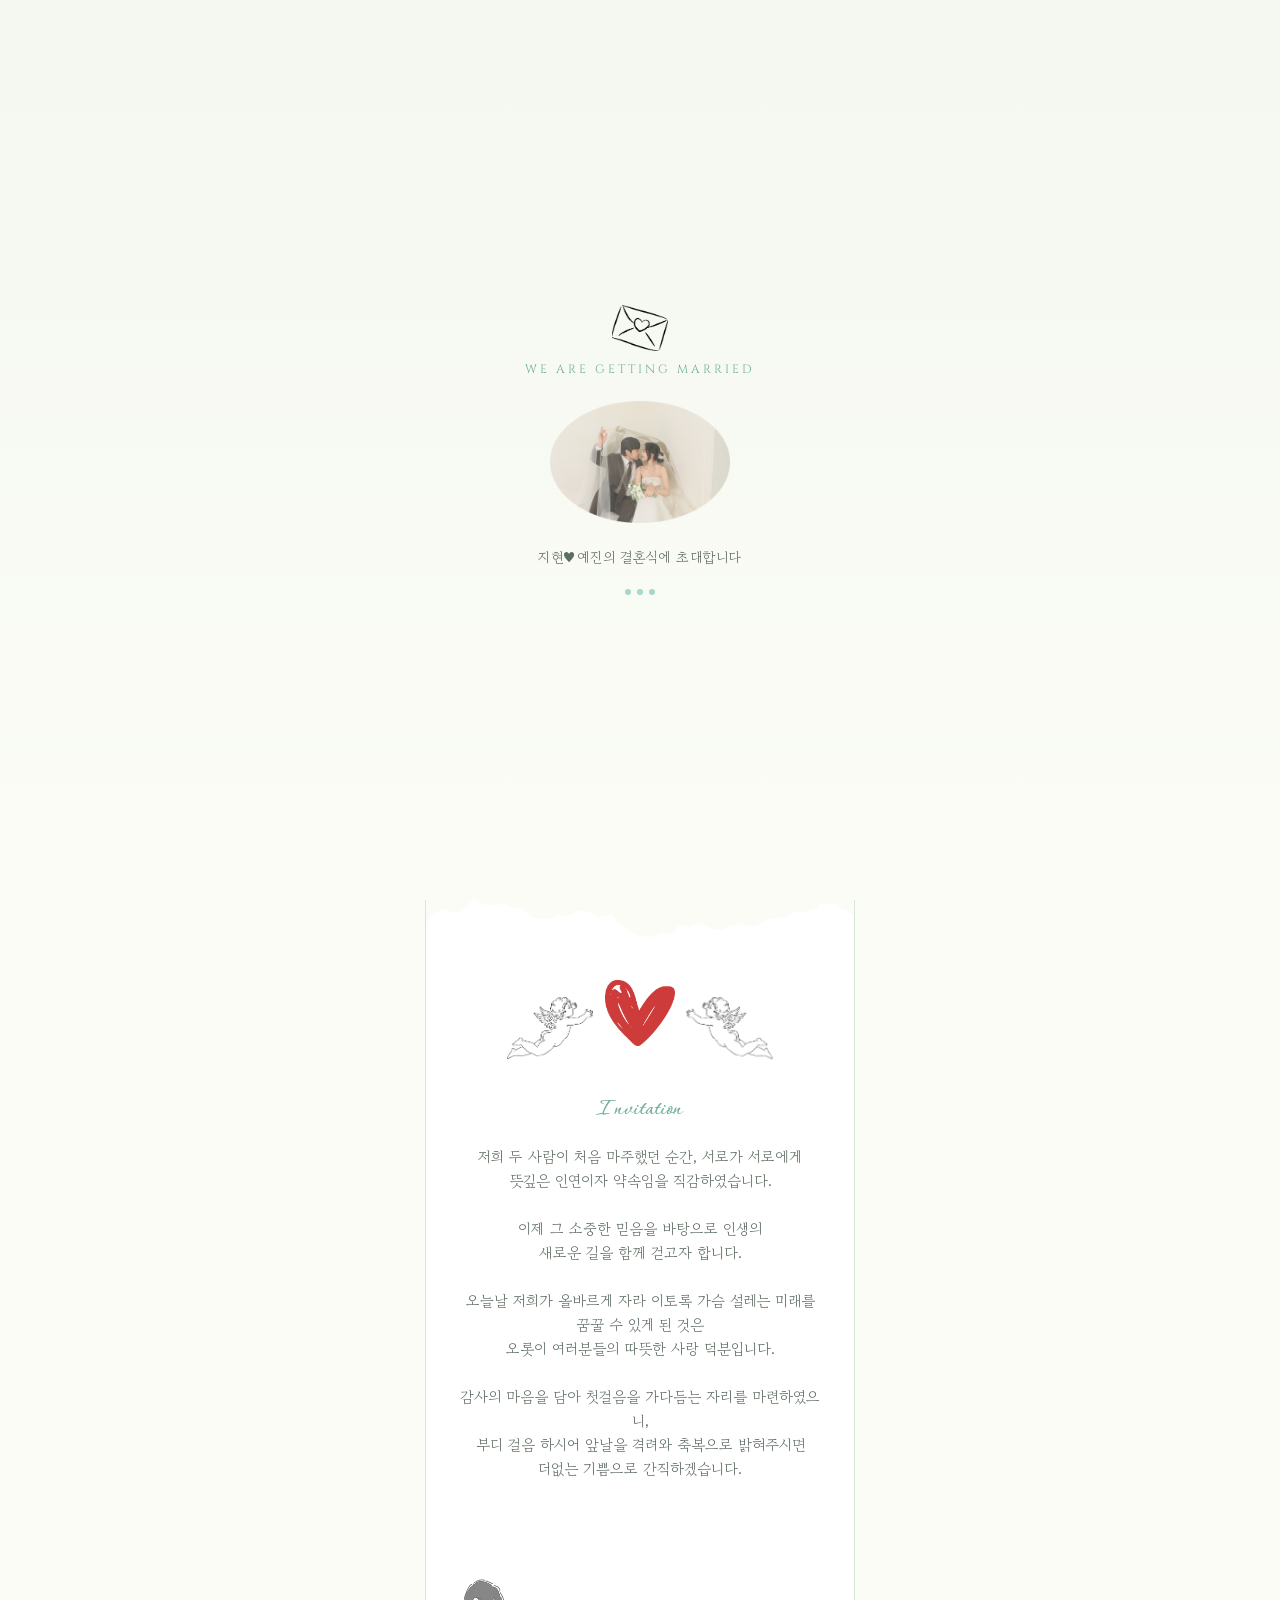
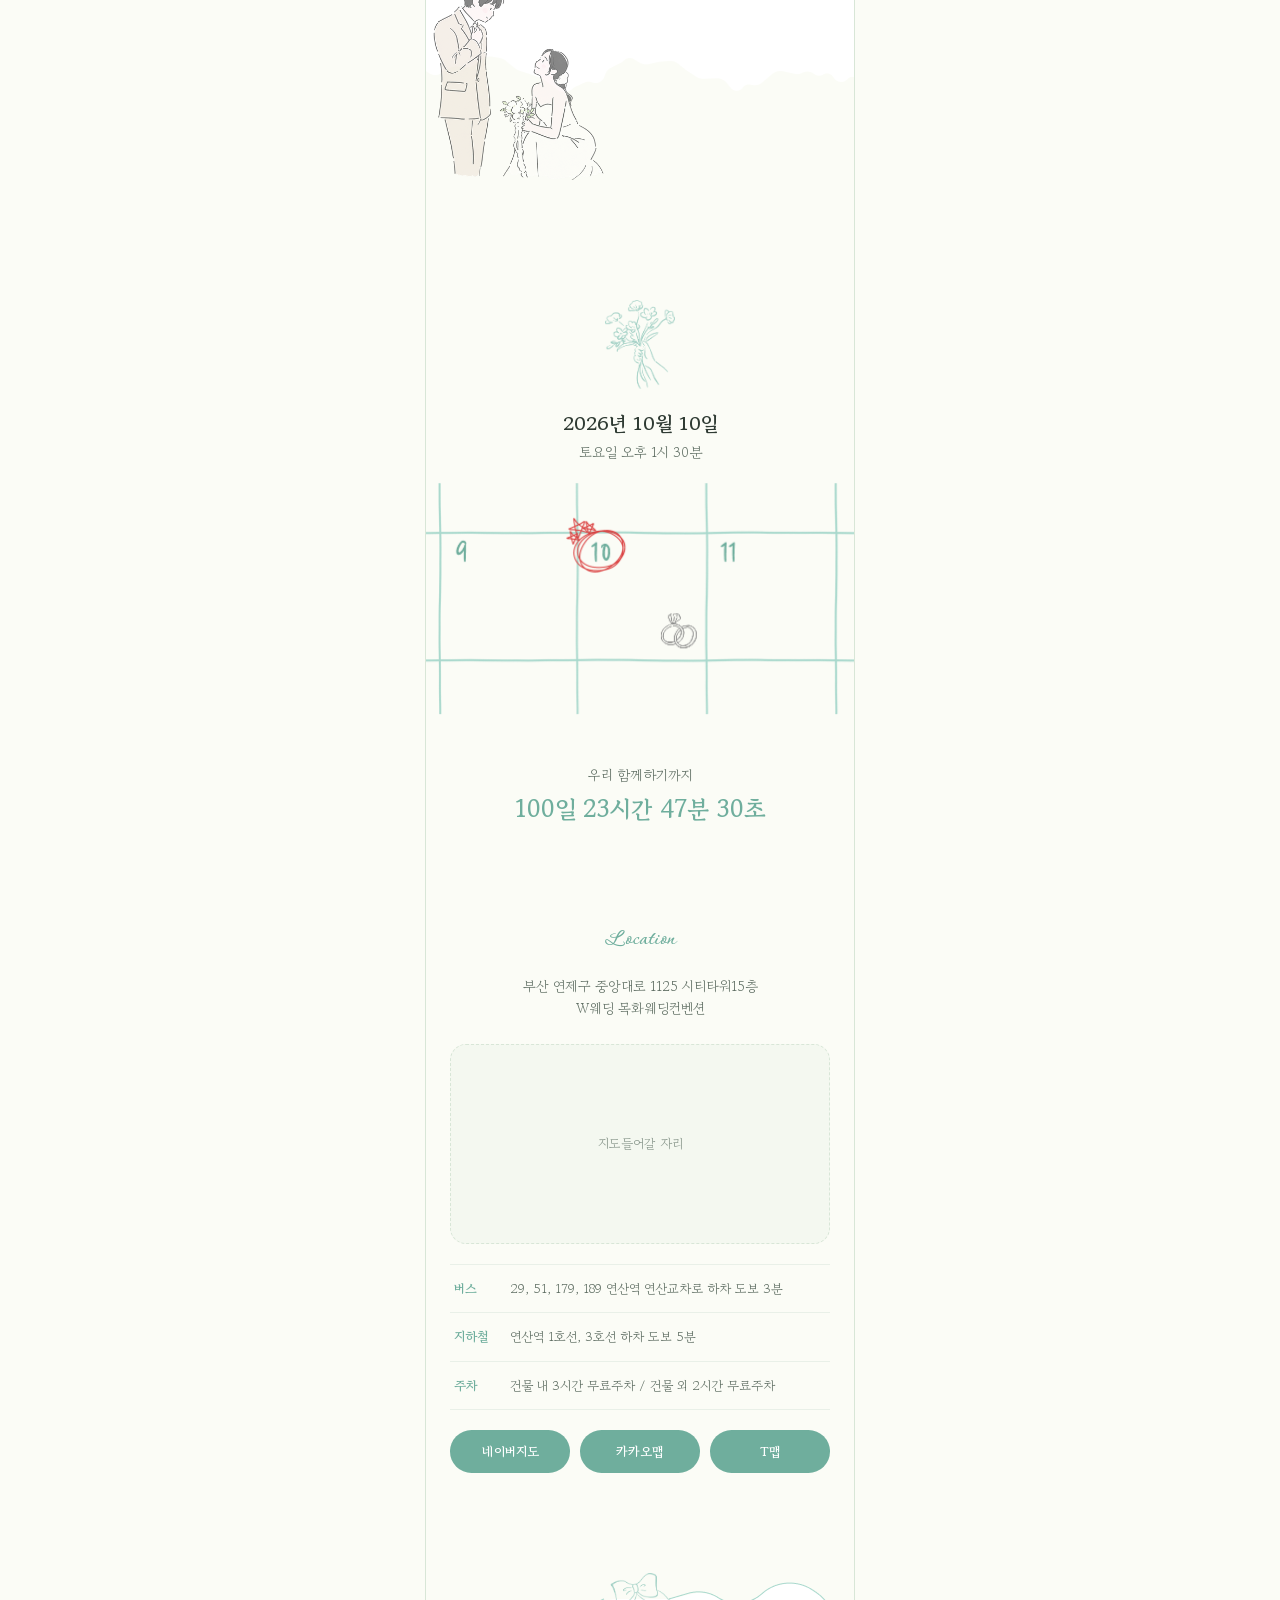
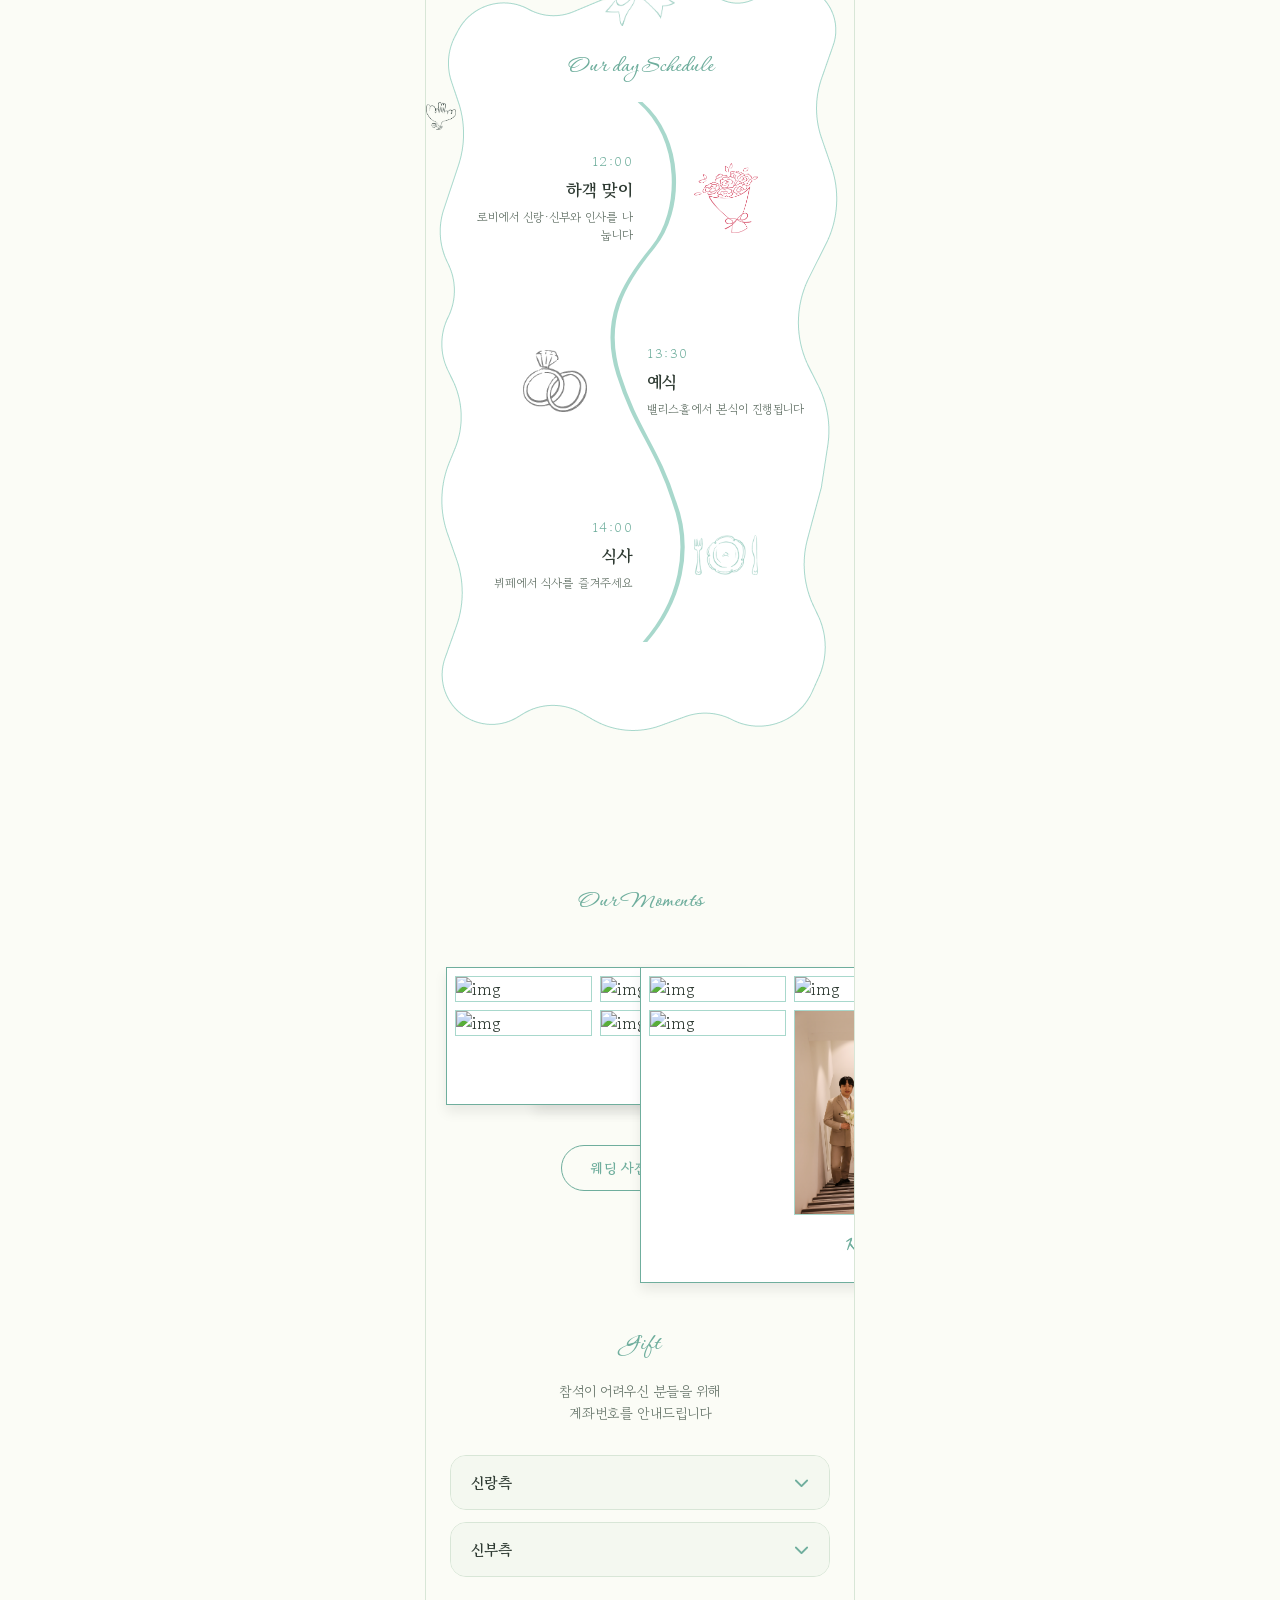
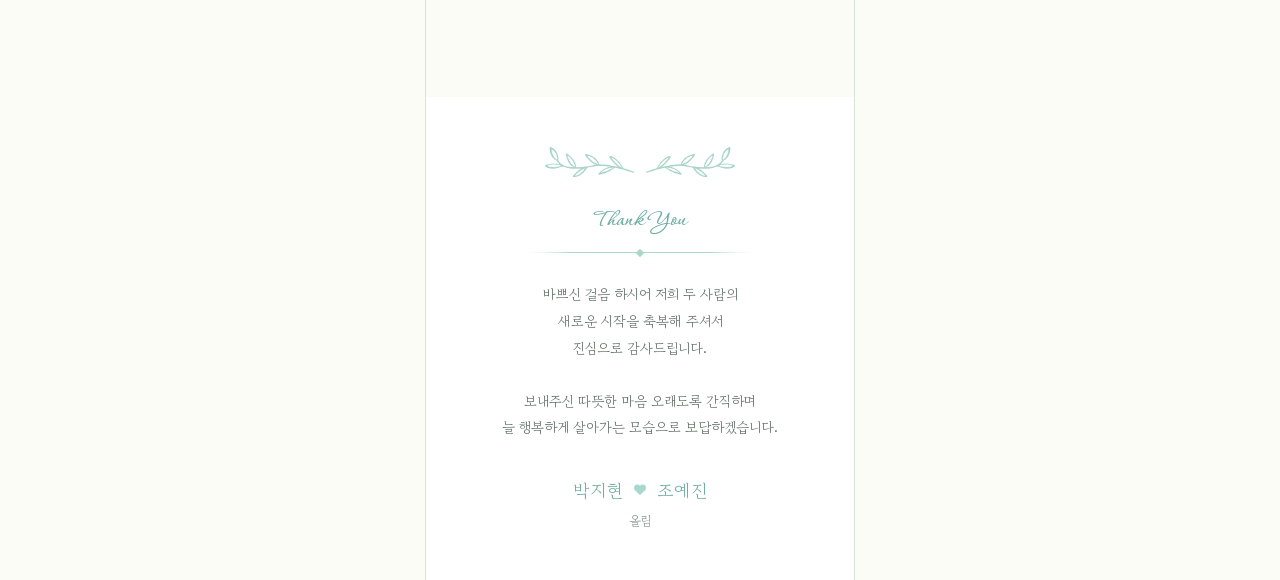
==== commit 878172c1: "디자인 일단 완료" ====
--- a/index2.html
+++ b/index2.html
@@ -23,6 +23,9 @@
         <img src="./images/loading-img.png" alt="로딩 이미지">
       </div>
       <p>지현♥예진의 결혼식에 초대합니다</p>
+      <div class="loading-dots">
+        <span></span><span></span><span></span>
+      </div>
     </div>
     <section class="main flx flx-col a-center">
       <div class="line line1">
@@ -97,13 +100,7 @@
         <p>토요일 오후 1시 30분</p>
       </div>
       <div class="date2">
-        <div class="date2-cal">
-          <div></div>
-          <div>9</div>
-          <div>10</div>
-          <div>11</div>
-          <div></div>
-        </div>
+        <img src="./images/calendar.png" alt="calendar">
       </div>
       <div class="date-txt">
         <p>우리 함께하기까지</p>
@@ -152,9 +149,9 @@
       <div class="schedule-info">
         <h2 class="txt-title">Our day Schedule</h2>
         <div class="schedule-list">
-          <svg class="schedule-path-svg" viewBox="0 0 100 300" preserveAspectRatio="none" aria-hidden="true">
+          <svg class="schedule-path-svg" viewBox="0 0 100 297" preserveAspectRatio="none" aria-hidden="true">
             <path id="schedulePath"
-              d="M50 0 C88 20 88 60 60 80 C30 100 10 120 25 150 C40 180 60 190 78 220 C92 245 85 275 50 300" />
+              d="M50 0 C60 20 60 60 53 80 C46 100 41 120 45 150 C49 180 54 190 58 220 C62 245 60 275 50 300" />
           </svg>
           <div class="schedule-bird">
             <img src="./images/bird.png" alt="bird" />
@@ -268,7 +265,7 @@
             <h3>Wedding Album</h3>
             <button class="img-popup-close" type="button" aria-label="닫기">&times;</button>
           </div>
-          <ul class="img-popup-item">
+          <ul class="img-popup-item" data-lenis-prevent>
             <li class="img-popup-list">
               <img src="./images/wedding_1.png" alt="img">
             </li>
@@ -386,7 +383,7 @@
       </div>
     </section>
 
-    <section class="guestbook">
+    <!-- <section class="guestbook">
       <h2 class="txt-title">For Husband and Wife</h2>
       <p class="guestbook-desc">축하의 마음을 자유롭게 남겨주세요</p>
 
@@ -397,7 +394,7 @@
       </form>
 
       <ul class="guestbook-list"></ul>
-    </section>
+    </section> -->
 
     <section class="thankyou">
       <div class="thankyou-img">
--- a/main.css
+++ b/main.css
@@ -102,6 +102,9 @@
 
 /* loadingpage */
 .loading-page {
+  position: fixed;
+  inset: 0;
+  z-index: 500;
   width: 100%;
   height: 100vh;
   display: flex;
@@ -109,15 +112,61 @@
   justify-content: center;
   align-items: center;
   text-align: center;
-}
-
-.letter {
-  width: 60px;
+  gap: 4px;
+  background: linear-gradient(180deg, var(--bg-soft), var(--bg));
+}
+
+.loading-page .letter {
+  width: 56px;
+  margin-bottom: 6px;
+  animation: loadingFloat 2.2s ease-in-out infinite;
+}
+
+.loading-page > span {
+  font-family: "Cinzel", serif;
+  font-size: 12px;
+  letter-spacing: 3px;
+  color: var(--primary);
+  text-transform: uppercase;
 }
 
 .loading-img {
-  width: 70%;
+  width: 55%;
+  max-width: 180px;
   margin: 20px 0;
+}
+
+.loading-page p {
+  font-size: 14px;
+  color: var(--text-secondary);
+  letter-spacing: 0.5px;
+}
+
+.loading-dots {
+  display: flex;
+  gap: 6px;
+  margin-top: 18px;
+}
+
+.loading-dots span {
+  width: 6px;
+  height: 6px;
+  border-radius: 50%;
+  background: var(--primary-light);
+  animation: loadingDot 1.4s ease-in-out infinite;
+}
+
+.loading-dots span:nth-child(2) { animation-delay: 0.2s; }
+.loading-dots span:nth-child(3) { animation-delay: 0.4s; }
+
+@keyframes loadingFloat {
+  0%, 100% { transform: translateY(0); }
+  50% { transform: translateY(-8px); }
+}
+
+@keyframes loadingDot {
+  0%, 80%, 100% { transform: scale(0.6); opacity: 0.4; }
+  40% { transform: scale(1); opacity: 1; }
 }
 
 /* main */
@@ -373,57 +422,6 @@
   overflow: hidden;
   margin-bottom: 50px;
   margin-top: 20px;
-  padding: 20px 0;
-}
-
-.dateNloca .date2 .date2-cal {
-  width: 150%;
-  max-width: 800px;
-  min-width: 400px;
-  display: flex;
-}
-
-.dateNloca .date2 .date2-cal div {
-  flex: 1;
-  height: 87px;
-  border: 1px solid var(--primary-light);
-  border-right: 0;
-  padding: 10px;
-  position: relative;
-  display: flex;
-  align-items: flex-start;
-  justify-content: center;
-  font-size: 14px;
-  color: var(--text-secondary);
-  transform-origin: center bottom;
-}
-
-.dateNloca .date2 .date2-cal div:last-child {
-  border-right: 1px solid var(--primary-light);
-}
-
-.dateNloca .date2 .date2-cal div:nth-child(3) {
-  color: var(--primary);
-  font-weight: 700;
-  background: var(--bg-soft);
-}
-
-.dateNloca .date2 .date2-cal div::after,
-.dateNloca .date2 .date2-cal div::before {
-  content: "";
-  width: 1px;
-  height: 20px;
-  background: var(--primary-light);
-  position: absolute;
-  left: 0;
-}
-
-.dateNloca .date2 .date2-cal div::after {
-  top: -20px;
-}
-
-.dateNloca .date2 .date2-cal div::before {
-  bottom: -20px;
 }
 
 .date-txt {
@@ -530,13 +528,14 @@
   display: flex;
   justify-content: center;
   align-items: center;
-}
-
-.schedule-bg {
+  z-index: 0;
+}
+
+/* .schedule-bg {
   position: absolute;
   inset: 0;
-  z-index: -1;
-}
+  z-index: 0;
+} */
 
 .schedule-bg img {
   width: 100%;
@@ -554,7 +553,7 @@
 }
 
 .schedule-info {
-  position: relative;
+  position: absolute;
   inset: 0;
   top: 80px;
   flex: 1;
@@ -568,6 +567,7 @@
 }
 
 .schedule-items {
+  flex: 1;
   position: relative;
   z-index: 1;
   margin: 0;
@@ -575,6 +575,9 @@
   display: flex;
   flex-direction: column;
   justify-content: space-between;
+  display: flex;
+  flex-direction: column;
+  gap: 100px;
 }
 
 /* 스크롤에 따라 그려지는 중앙 물결선 */
@@ -589,8 +592,8 @@
 
 .schedule-path-svg path {
   fill: none;
-  stroke: var(--gold);
-  stroke-width: 1.4;
+  stroke: var(--primary-light);
+  stroke-width: 1;
   stroke-linecap: round;
 }
 
@@ -611,7 +614,7 @@
   align-items: center;
   justify-content: space-between;
   gap: 14px;
-  margin-bottom: 56px;
+  /* margin-bottom: 56px; */
 }
 
 .schedule-item:last-child {
@@ -629,10 +632,9 @@
 
 .schedule-item .txt-box span {
   display: block;
-  font-family: "Cinzel", serif;
   font-size: 13px;
   letter-spacing: 1.5px;
-  color: var(--primary-light);
+  color: var(--primary);
   margin-bottom: 6px;
 }
 
@@ -660,7 +662,7 @@
 }
 
 .ourmoments {
-  margin-top: 200px;
+  margin-top: 140px;
   padding: 0 20px;
 }
 
@@ -678,7 +680,6 @@
   padding: 8px;
   position: relative;
   right: 0;
-  transform: rotate(8deg);
   box-shadow: 0 7px 12px rgba(0, 0, 0, 0.08);
 }
 
@@ -686,7 +687,6 @@
   position: absolute;
   top: 0;
   left: 50%;
-  transform: rotate(0) translate(-50%);
   z-index: 10;
 }
 
@@ -694,7 +694,6 @@
   position: absolute;
   top: 0;
   left: 0;
-  transform: rotate(-5deg);
   z-index: 0;
 }
 
@@ -777,6 +776,7 @@
   width: 100%;
   max-width: 380px;
   max-height: 82vh;
+  overflow: hidden;     
   display: flex;
   flex-direction: column;
   background: var(--bg-card);
@@ -823,10 +823,13 @@
 }
 
 .img-popup-item {
+  flex: 1 1 auto;  
+  min-height: 0;
   overflow-y: auto;
-  display: grid;
-  grid-template-columns: repeat(2, 1fr);
-  gap: 12px;
+  display: flex;
+  flex-wrap: wrap;
+  align-content: start;
+  gap: 10px;
   padding: 4px 4px 4px 0;
 }
 
@@ -840,6 +843,7 @@
 }
 
 .img-popup-list {
+  width: calc(50% - 5px);
   aspect-ratio: 3 / 4;
   overflow: hidden;
   border-radius: var(--radius-sm);
@@ -1163,7 +1167,7 @@
 
 /* thankyou - 마지막 인사 */
 .thankyou {
-  /* margin-top: 120px; */
+  margin-top: 120px;
   padding: 50px 24px;
   text-align: center;
   background: #fff;
